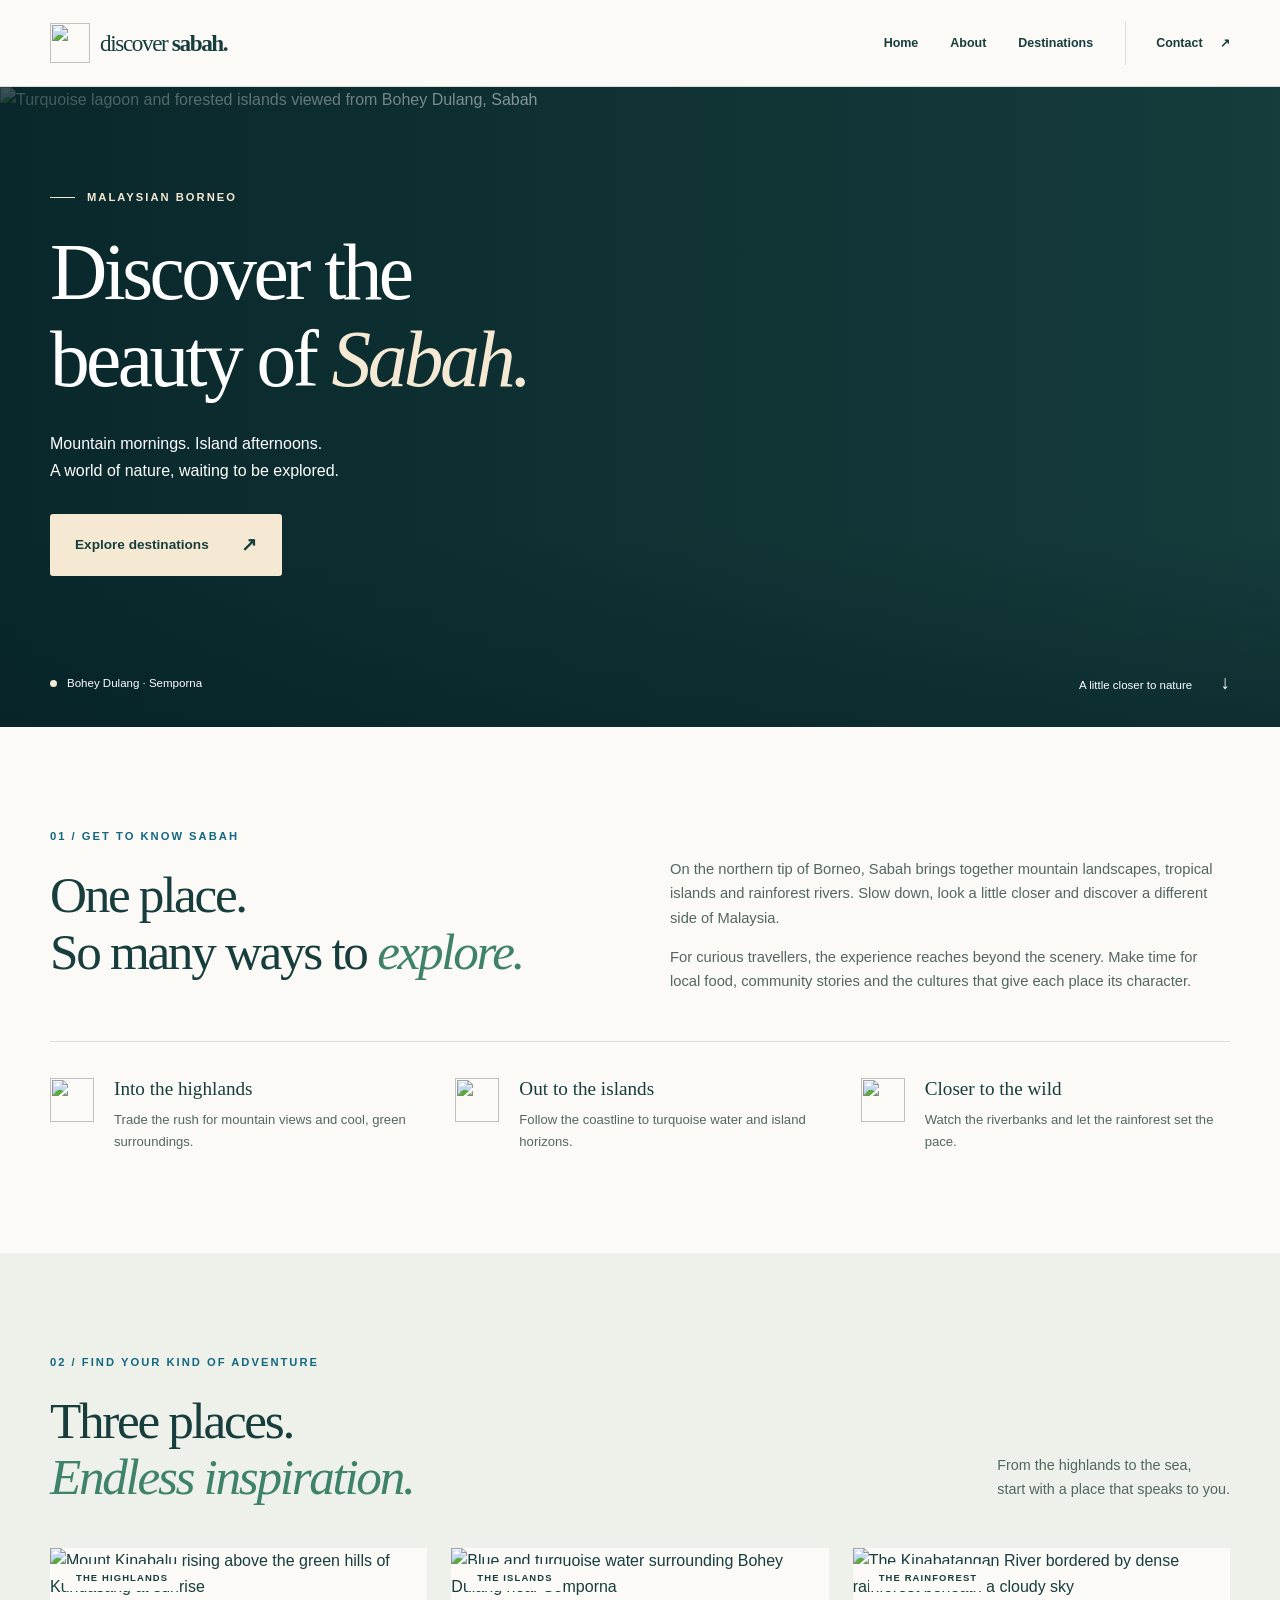
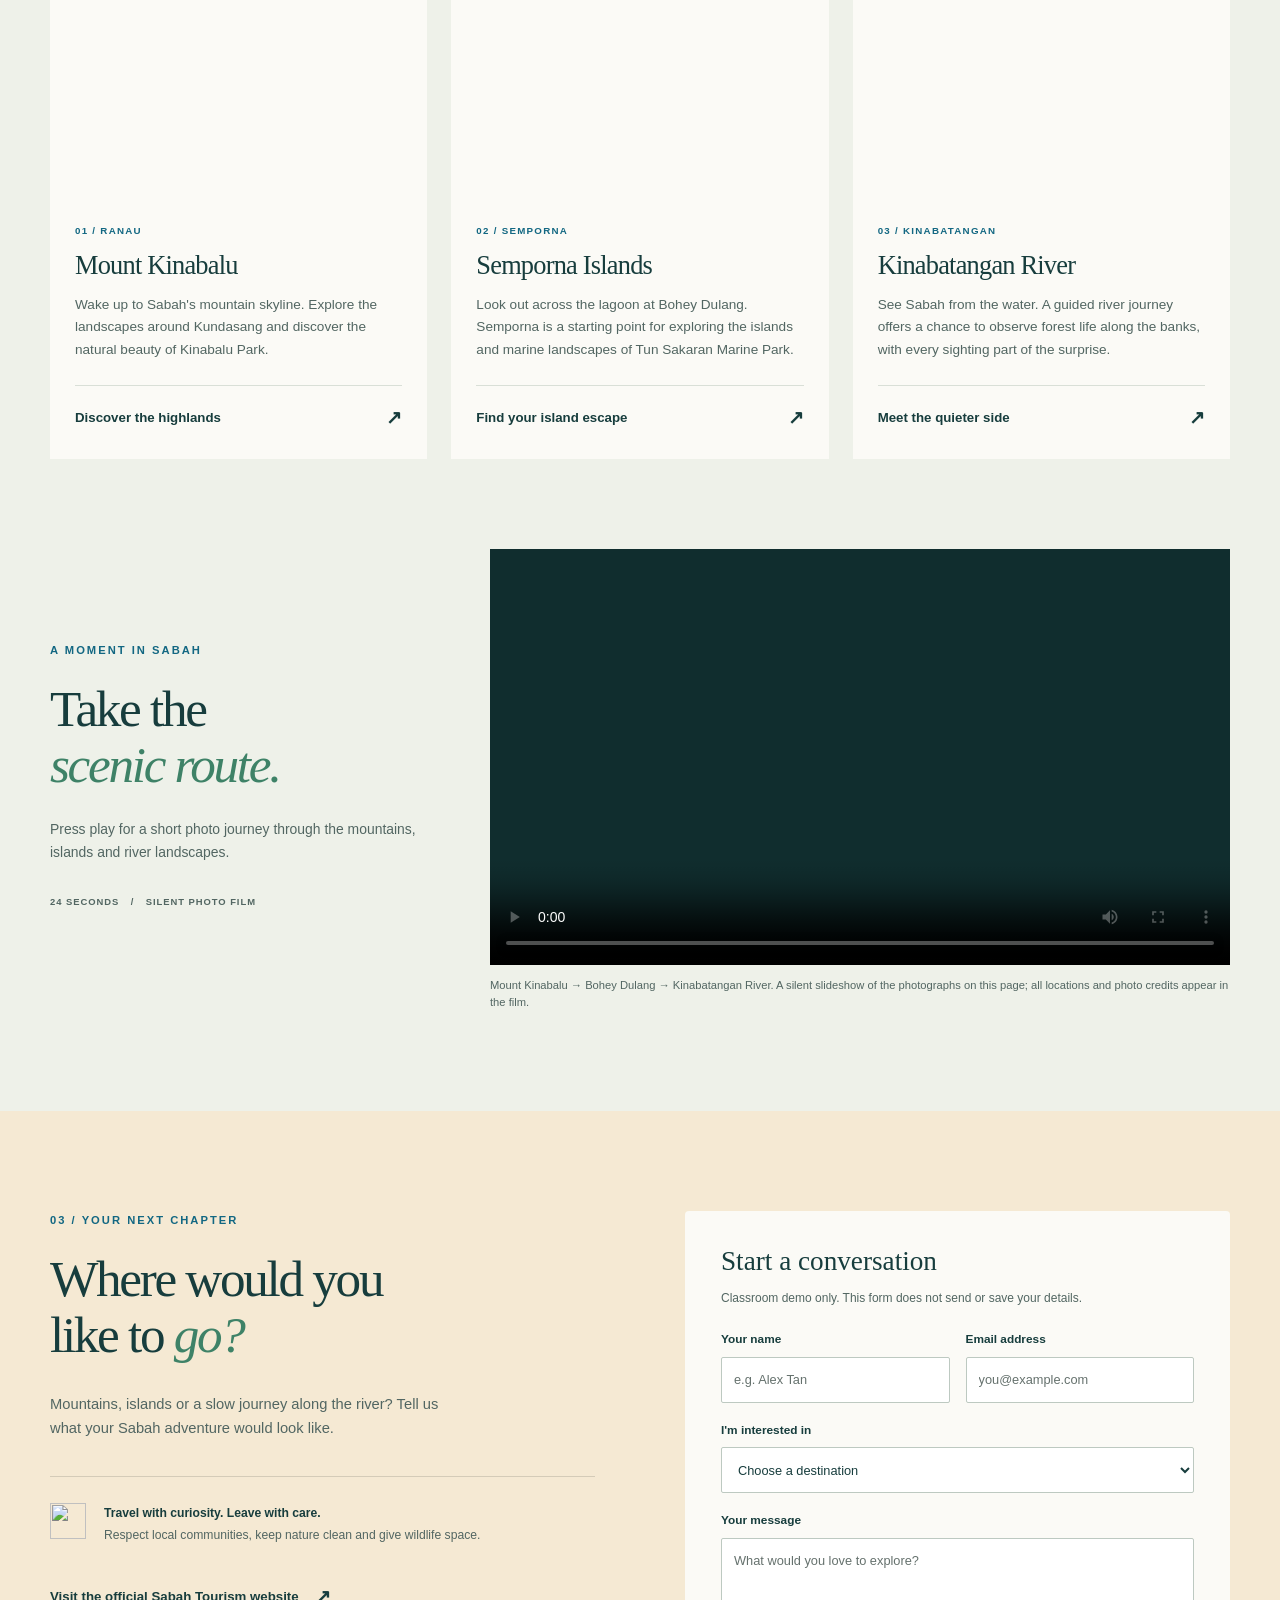
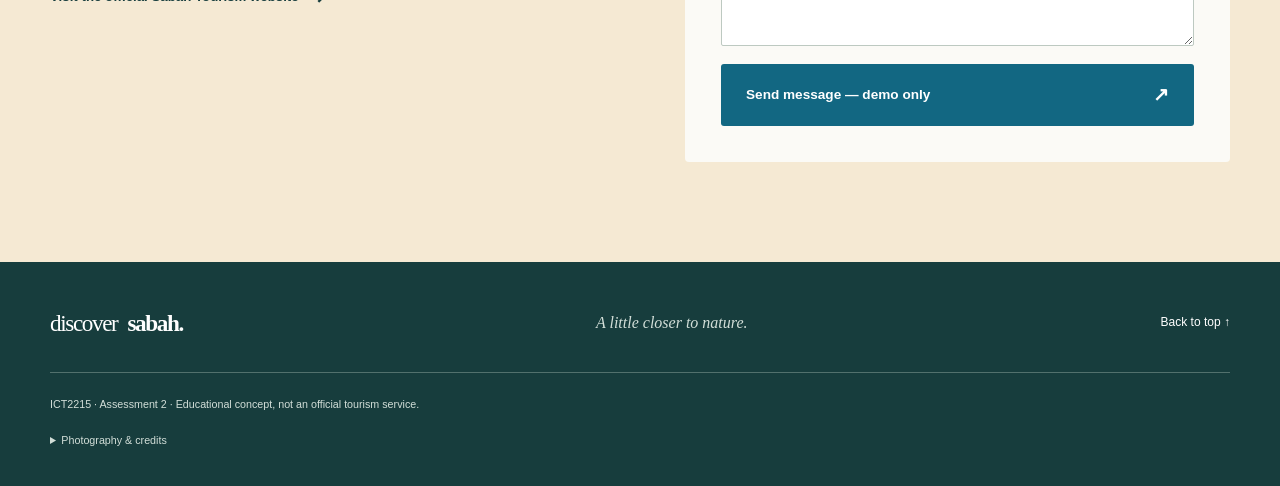
==== index.html @ a5dc037b "Upload Discover Sabah website and media" ====
<!DOCTYPE html><!-- 声明使用 HTML5，让浏览器按现代网页标准显示。 -->
<!-- 网页语言为英文，方便屏幕阅读器识别；中文代码注释不会显示在页面上。 -->
<html lang="en">
  <!-- 网页设置区域：编码、手机适配、搜索摘要、标签标题和样式文件。 -->
  <head>
    <!-- 使用 UTF-8 编码，确保英文、中文注释和特殊符号正确保存。 -->
    <meta charset="UTF-8">
    <!-- 手机适配：按设备实际宽度显示页面，初始缩放比例为 1。 -->
    <meta name="viewport" content="width=device-width, initial-scale=1.0">
    <!-- 【修改搜索摘要】content 是网页简介，可被搜索引擎读取。 -->
    <meta name="description" content="Discover Sabah, Malaysian Borneo: mountain mornings, island adventures and rainforest rivers.">
    <!-- 【修改标签页标题】浏览器标签上显示的文字在这里修改。 -->
    <title>Discover Sabah | A little closer to nature</title>
    <!-- 浏览器标签页的小图标，使用本地山峰 SVG 文件。 -->
    <link rel="icon" href="assets/icons/mountain.svg" type="image/svg+xml">
    <!-- 加载同文件夹中的 style.css，页面配色和布局都在该文件修改。 -->
    <link rel="stylesheet" href="style.css">
  </head>
  <!-- 所有可见网页内容从这里开始。 -->
  <body>
    <!-- 键盘辅助导航：按 Tab 可显示此链接，点击后跳到正文 main。 -->
    <a class="skip-link" href="#main">Skip to content</a>
    <!-- 顶部品牌和导航区域；吸顶、背景颜色在 CSS 的 .site-header 中设置。 -->
    <header class="site-header">
      <!-- 共用宽度容器；Flex 布局让品牌与导航在桌面上左右排列。 -->
      <div class="container header-inner">
        <!-- 【修改品牌】修改链接中的品牌文字；href="#home" 表示点击返回首页区域。 -->
        <a class="brand" href="#home" aria-label="Discover Sabah home">
          <!-- 装饰图标：alt="" 避免屏幕阅读器重复朗读；src 是图标文件，width 和 height 是显示尺寸。 -->
          <img src="assets/icons/mountain.svg" alt="" width="40" height="40">
          <span>discover <strong>sabah.</strong></span>
        </a>
        <!-- 主导航：href 中的 #名称 必须与目标 section 的 id 完全一致；可在这里增添导航链接。 -->
        <nav aria-label="Main navigation">
          <!-- 页内链接：点击后跳到 id="home" 的区域；可直接修改显示文字。 -->
          <a href="#home">Home</a>
          <!-- 页内链接：点击后跳到 id="about" 的区域；可直接修改显示文字。 -->
          <a href="#about">About</a>
          <!-- 页内链接：点击后跳到 id="destinations" 的区域；可直接修改显示文字。 -->
          <a href="#destinations">Destinations</a>
          <!-- 页内链接：点击后跳到 id="contact" 的区域；可直接修改显示文字。 -->
          <a href="#contact">Contact <span aria-hidden="true">↗</span></a>
        </nav>
      </div>
    </header>
    <!-- 网页正文；id="main" 是跳过导航链接的目标。 -->
    <main id="main">
      <!-- Home 首页大图区域；id="home" 与导航 #home 对应，aria-labelledby 关联主标题。 -->
      <section class="hero" id="home" aria-labelledby="home-title">
        <!-- 【修改首页图片】替换 src 的相对路径，同时修改 alt 图片描述和宽高；图片存放在 assets/images。 -->
        <img class="hero-image" src="assets/images/semporna.jpg" alt="Turquoise lagoon and forested islands viewed from Bohey Dulang, Sabah" width="1920" height="1273" fetchpriority="high">
        <!-- 首页图片上方的渐变遮罩；深浅在 CSS 的 .hero-shade 中调整，让白色文字更清楚。 -->
        <div class="hero-shade"></div>
        <!-- 首页文字容器；上下内边距控制主标题与按钮的位置。 -->
        <div class="container hero-content">
          <!-- 首页主标题上方的小标签；可修改 MALAYSIAN BORNEO 文字。 -->
          <p class="eyebrow light"><span class="small-line"></span> MALAYSIAN BORNEO</p>
          <!-- 【修改网站主标题】网页只有一个 h1；br 控制换行，em 表示重点强调并使用斜体颜色样式。 -->
          <h1 id="home-title">Discover the<br>beauty of <em>Sabah.</em></h1>
          <!-- 【修改首页介绍】修改段落中的英文；br 表示手动换行。 -->
          <p class="hero-description">Mountain mornings. Island afternoons.<br>A world of nature, waiting to be explored.</p>
          <!-- 首页主要按钮；点击跳转到景点区域，沙色背景由 .button-sand 设置。 -->
          <a class="button button-sand" href="#destinations">Explore destinations <span aria-hidden="true">↗</span></a>
        </div>
        <!-- 首页底部的照片地点说明和向下浏览链接。 -->
        <div class="container hero-bottom">
          <!-- 文字段落：可在标签之间修改内容；颜色、字号和间距在 CSS 中设置。 -->
          <p><span class="location-dot" aria-hidden="true"></span> Bohey Dulang · Semporna</p>
          <!-- 页内链接：点击后跳到 id="about" 的区域；可直接修改显示文字。 -->
          <a href="#about">A little closer to nature <span aria-hidden="true">↓</span></a>
        </div>
      </section>
      <!-- About 关于沙巴区域；导航 #about 跳转到这里。 -->
      <section class="section about" id="about" aria-labelledby="about-title">
        <div class="container">
          <!-- 关于区域标题和正文的排列容器；桌面分为左右两部分，手机上下排列。 -->
          <div class="section-heading about-heading">
            <div>
              <!-- 文字段落：可在标签之间修改内容；颜色、字号和间距在 CSS 中设置。 -->
              <p class="eyebrow">01 / GET TO KNOW SABAH</p>
              <!-- 【修改区域标题】二级标题；有 id 时可被 aria-labelledby 引用，为对应区域命名。 -->
              <h2 id="about-title">One place.<br>So many ways to <em>explore.</em></h2>
            </div>
            <!-- 【修改关于内容】以下两段介绍沙巴的位置、景观和文化，可在这里修改文字。 -->
            <div class="about-copy">
              <!-- 文字段落：可在标签之间修改内容；颜色、字号和间距在 CSS 中设置。 -->
              <p>On the northern tip of Borneo, Sabah brings together mountain landscapes, tropical islands and rainforest rivers. Slow down, look a little closer and discover a different side of Malaysia.</p>
              <!-- 文字段落：可在标签之间修改内容；颜色、字号和间距在 CSS 中设置。 -->
              <p>For curious travellers, the experience reaches beyond the scenery. Make time for local food, community stories and the cultures that give each place its character.</p>
            </div>
          </div>
          <!-- 三种旅游体验的网格；桌面三列、手机一列，列数在 CSS 中调整。 -->
          <div class="experience-grid">
            <!-- 一组旅游体验：装饰图标、三级标题和简短描述。 -->
            <article class="experience"><!-- 装饰图标：alt="" 避免屏幕阅读器重复朗读；src 是图标文件，width 和 height 是显示尺寸。 -->
              <img src="assets/icons/mountain.svg" alt="" width="44" height="44">
              <div>
                <!-- 【修改小标题】三级标题，用于体验项目、景点名称或表单标题。 -->
                <h3>Into the highlands</h3>
                <!-- 文字段落：可在标签之间修改内容；颜色、字号和间距在 CSS 中设置。 -->
                <p>Trade the rush for mountain views and cool, green surroundings.</p>
              </div>
            </article>
            <!-- 一组旅游体验：装饰图标、三级标题和简短描述。 -->
            <article class="experience"><!-- 装饰图标：alt="" 避免屏幕阅读器重复朗读；src 是图标文件，width 和 height 是显示尺寸。 -->
              <img src="assets/icons/waves.svg" alt="" width="44" height="44">
              <div>
                <!-- 【修改小标题】三级标题，用于体验项目、景点名称或表单标题。 -->
                <h3>Out to the islands</h3>
                <!-- 文字段落：可在标签之间修改内容；颜色、字号和间距在 CSS 中设置。 -->
                <p>Follow the coastline to turquoise water and island horizons.</p>
              </div>
            </article>
            <!-- 一组旅游体验：装饰图标、三级标题和简短描述。 -->
            <article class="experience"><!-- 装饰图标：alt="" 避免屏幕阅读器重复朗读；src 是图标文件，width 和 height 是显示尺寸。 -->
              <img src="assets/icons/leaf.svg" alt="" width="44" height="44">
              <div>
                <!-- 【修改小标题】三级标题，用于体验项目、景点名称或表单标题。 -->
                <h3>Closer to the wild</h3>
                <!-- 文字段落：可在标签之间修改内容；颜色、字号和间距在 CSS 中设置。 -->
                <p>Watch the riverbanks and let the rainforest set the pace.</p>
              </div>
            </article>
          </div>
        </div>
      </section>
      <!-- Destinations 景点区域，对应作业的 Products / Services；导航 #destinations 跳转到这里。 -->
      <section class="section destinations" id="destinations" aria-labelledby="destinations-title">
        <div class="container">
          <!-- 景点区域的标题和导语；修改 h2 或右侧段落即可更换介绍。 -->
          <div class="section-heading destination-heading">
            <div>
              <!-- 文字段落：可在标签之间修改内容；颜色、字号和间距在 CSS 中设置。 -->
              <p class="eyebrow">02 / FIND YOUR KIND OF ADVENTURE</p>
              <!-- 【修改区域标题】二级标题；有 id 时可被 aria-labelledby 引用，为对应区域命名。 -->
              <h2 id="destinations-title">Three places.<br><em>Endless inspiration.</em></h2>
            </div>
            <!-- 文字段落：可在标签之间修改内容；颜色、字号和间距在 CSS 中设置。 -->
            <p>From the highlands to the sea,<br>start with a place that speaks to you.</p>
          </div>
          <!-- 三张景点卡片的网格容器；在这里复制完整 article 可增加一张景点卡片。 -->
          <div class="destination-grid">
            <!-- 景点卡片开始：包含照片、地点类别、标题、说明和官方资料链接。 -->
            <article class="destination-card">
              <!-- 卡片照片容器；CSS 将类别标签定位到照片左上方。 -->
              <div class="card-image"><!-- 【修改景点图片】修改 src 文件路径及 alt 描述；width/height 提供原始比例，loading="lazy" 延后加载未进入视野的图片。 -->
                <img src="assets/images/kinabalu.jpg" alt="Mount Kinabalu rising above the green hills of Kundasang at sunrise" width="1920" height="768" loading="lazy"><!-- 照片左上方的类别标签，例如高地、海岛或雨林。 -->
                <span class="image-tag">THE HIGHLANDS</span></div>
              <!-- 卡片文字区域；Flex 纵向布局让底部资料链接对齐。 -->
              <div class="card-body">
                <!-- 景点编号和地区名称，可直接修改段落文字。 -->
                <p class="card-number">01 / RANAU</p>
                <!-- 【修改小标题】三级标题，用于体验项目、景点名称或表单标题。 -->
                <h3>Mount Kinabalu</h3>
                <!-- 文字段落：可在标签之间修改内容；颜色、字号和间距在 CSS 中设置。 -->
                <p>Wake up to Sabah's mountain skyline. Explore the landscapes around Kundasang and discover the natural beauty of Kinabalu Park.</p>
                <!-- 官方旅游资料外链；target="_blank" 在新标签页打开，rel 用于隔离新页面并不发送来源页信息。 -->
                <a class="text-link" href="https://sabahtourism.com/destination/kinabalu-park/" target="_blank" rel="noopener noreferrer">Discover the highlands <span aria-hidden="true">↗</span><!-- 只供屏幕阅读器读取的提示，视觉隐藏样式在 CSS 的 .sr-only 中定义。 -->
                  <span class="sr-only"> (official guide, opens a new tab)</span></a></div>
            </article>
            <!-- 景点卡片开始：包含照片、地点类别、标题、说明和官方资料链接。 -->
            <article class="destination-card">
              <!-- 卡片照片容器；CSS 将类别标签定位到照片左上方。 -->
              <div class="card-image"><!-- 【修改景点图片】修改 src 文件路径及 alt 描述；width/height 提供原始比例，loading="lazy" 延后加载未进入视野的图片。 -->
                <img src="assets/images/semporna.jpg" alt="Blue and turquoise water surrounding Bohey Dulang near Semporna" width="1920" height="1273" loading="lazy"><!-- 照片左上方的类别标签，例如高地、海岛或雨林。 -->
                <span class="image-tag">THE ISLANDS</span></div>
              <!-- 卡片文字区域；Flex 纵向布局让底部资料链接对齐。 -->
              <div class="card-body">
                <!-- 景点编号和地区名称，可直接修改段落文字。 -->
                <p class="card-number">02 / SEMPORNA</p>
                <!-- 【修改小标题】三级标题，用于体验项目、景点名称或表单标题。 -->
                <h3>Semporna Islands</h3>
                <!-- 文字段落：可在标签之间修改内容；颜色、字号和间距在 CSS 中设置。 -->
                <p>Look out across the lagoon at Bohey Dulang. Semporna is a starting point for exploring the islands and marine landscapes of Tun Sakaran Marine Park.</p>
                <!-- 官方旅游资料外链；target="_blank" 在新标签页打开，rel 用于隔离新页面并不发送来源页信息。 -->
                <a class="text-link" href="https://sabahtourism.com/destination/tun-sakaran-marine-park/" target="_blank" rel="noopener noreferrer">Find your island escape <span aria-hidden="true">↗</span><!-- 只供屏幕阅读器读取的提示，视觉隐藏样式在 CSS 的 .sr-only 中定义。 -->
                  <span class="sr-only"> (official guide, opens a new tab)</span></a></div>
            </article>
            <!-- 景点卡片开始：包含照片、地点类别、标题、说明和官方资料链接。 -->
            <article class="destination-card">
              <!-- 卡片照片容器；CSS 将类别标签定位到照片左上方。 -->
              <div class="card-image"><!-- 【修改景点图片】修改 src 文件路径及 alt 描述；width/height 提供原始比例，loading="lazy" 延后加载未进入视野的图片。 -->
                <img src="assets/images/kinabatangan.jpg" alt="The Kinabatangan River bordered by dense rainforest beneath a cloudy sky" width="1920" height="1080" loading="lazy"><!-- 照片左上方的类别标签，例如高地、海岛或雨林。 -->
                <span class="image-tag">THE RAINFOREST</span></div>
              <!-- 卡片文字区域；Flex 纵向布局让底部资料链接对齐。 -->
              <div class="card-body">
                <!-- 景点编号和地区名称，可直接修改段落文字。 -->
                <p class="card-number">03 / KINABATANGAN</p>
                <!-- 【修改小标题】三级标题，用于体验项目、景点名称或表单标题。 -->
                <h3>Kinabatangan River</h3>
                <!-- 文字段落：可在标签之间修改内容；颜色、字号和间距在 CSS 中设置。 -->
                <p>See Sabah from the water. A guided river journey offers a chance to observe forest life along the banks, with every sighting part of the surprise.</p>
                <!-- 官方旅游资料外链；target="_blank" 在新标签页打开，rel 用于隔离新页面并不发送来源页信息。 -->
                <a class="text-link" href="https://sabahtourism.com/destination/kinabatangan-river/" target="_blank" rel="noopener noreferrer">Meet the quieter side <span aria-hidden="true">↗</span><!-- 只供屏幕阅读器读取的提示，视觉隐藏样式在 CSS 的 .sr-only 中定义。 -->
                  <span class="sr-only"> (official guide, opens a new tab)</span></a></div>
            </article>
          </div>
          <!-- 照片短片区域，属于 Destinations；桌面左侧介绍、右侧视频，手机上下排列。 -->
          <div class="film-layout">
            <!-- 视频介绍文字：小标签、标题、播放说明与时长。 -->
            <div class="film-copy">
              <!-- 文字段落：可在标签之间修改内容；颜色、字号和间距在 CSS 中设置。 -->
              <p class="eyebrow">A MOMENT IN SABAH</p>
              <!-- 【修改区域标题】二级标题；有 id 时可被 aria-labelledby 引用，为对应区域命名。 -->
              <h2>Take the<br><em>scenic route.</em></h2>
              <!-- 文字段落：可在标签之间修改内容；颜色、字号和间距在 CSS 中设置。 -->
              <p>Press play for a short photo journey through the mountains, islands and river landscapes.</p>
              <!-- 短片时长和类型说明；更换视频后应同步更新这里。 -->
              <p class="film-meta">24 SECONDS <span aria-hidden="true">/</span> SILENT PHOTO FILM</p>
            </div>
            <!-- 视频与图注的语义分组；figure 用于将媒体和说明联系起来。 -->
            <figure class="film">
              <!-- 【修改视频】controls 显示播放控件；preload="metadata" 预载元信息；playsinline 支持页内播放；poster 是播放前封面。 -->
              <video controls preload="metadata" playsinline poster="assets/images/kinabalu.jpg" aria-label="Discover Sabah: a 24-second silent photo film" aria-describedby="film-caption">
                <!-- 本地视频文件路径和格式；替换视频时修改 src，并让 type 与实际格式一致。 -->
                <source src="assets/video/discover-sabah.webm" type="video/webm">
                Your browser does not support this video. <!-- 浏览器不支持视频时提供的备用下载链接。 -->
                <a href="assets/video/discover-sabah.webm">Download the photo film</a>.
              </video>
              <!-- 视频下方的文字说明；id 与 video 的 aria-describedby 对应。 -->
              <figcaption id="film-caption">Mount Kinabalu → Bohey Dulang → Kinabatangan River. A silent slideshow of the photographs on this page; all locations and photo credits appear in the film.</figcaption>
            </figure>
          </div>
        </div>
      </section>
      <!-- Contact 联系区域；导航 #contact 跳转到这里。 -->
      <section class="section contact" id="contact" aria-labelledby="contact-title">
        <!-- 联系区域的两列网格：左侧介绍、右侧表单，手机自动改为一列。 -->
        <div class="container contact-grid">
          <!-- 【修改联系文案】此容器内可修改联系标题、邀请语和旅游提示。 -->
          <div class="contact-copy">
            <!-- 文字段落：可在标签之间修改内容；颜色、字号和间距在 CSS 中设置。 -->
            <p class="eyebrow">03 / YOUR NEXT CHAPTER</p>
            <!-- 【修改区域标题】二级标题；有 id 时可被 aria-labelledby 引用，为对应区域命名。 -->
            <h2 id="contact-title">Where would you<br>like to <em>go?</em></h2>
            <!-- 文字段落：可在标签之间修改内容；颜色、字号和间距在 CSS 中设置。 -->
            <p>Mountains, islands or a slow journey along the river? Tell us what your Sabah adventure would look like.</p>
            <!-- 指南针图标与负责任旅游提示成组展示。 -->
            <div class="contact-note"><!-- 装饰图标：alt="" 避免屏幕阅读器重复朗读；src 是图标文件，width 和 height 是显示尺寸。 -->
              <img src="assets/icons/compass.svg" alt="" width="36" height="36">
              <!-- 文字段落：可在标签之间修改内容；颜色、字号和间距在 CSS 中设置。 -->
              <p><strong>Travel with curiosity. Leave with care.</strong><br>Respect local communities, keep nature clean and give wildlife space.</p>
            </div>
            <!-- 官方旅游资料外链；target="_blank" 在新标签页打开，rel 用于隔离新页面并不发送来源页信息。 -->
            <a class="text-link" href="https://sabahtourism.com/" target="_blank" rel="noopener noreferrer">Visit the official Sabah Tourism website <span aria-hidden="true">↗</span><!-- 只供屏幕阅读器读取的提示，视觉隐藏样式在 CSS 的 .sr-only 中定义。 -->
              <span class="sr-only"> (opens a new tab)</span></a></div>
          <!-- 展示用联系表单：aria-describedby 关联演示说明；当前不具备发送或保存功能。 -->
          <form class="contact-form" aria-describedby="form-note">
            <!-- 【修改小标题】三级标题，用于体验项目、景点名称或表单标题。 -->
            <h3>Start a conversation</h3>
            <!-- 文字段落：可在标签之间修改内容；颜色、字号和间距在 CSS 中设置。 -->
            <p id="form-note">Classroom demo only. This form does not send or save your details.</p>
            <!-- 姓名和邮箱的排列容器；桌面并排，较窄屏幕改为上下排列。 -->
            <div class="form-row">
              <div><!-- 表单标签：for 必须与对应输入控件的 id 一致，点击标签可定位到控件。 -->
                <label for="name">Your name</label><!-- 输入框：type 决定文字或邮箱类型；name 为字段名称，autocomplete 提示自动填充，placeholder 是输入前示例。 -->
                <input id="name" name="name" type="text" autocomplete="name" placeholder="e.g. Alex Tan"></div>
              <div><!-- 表单标签：for 必须与对应输入控件的 id 一致，点击标签可定位到控件。 -->
                <label for="email">Email address</label><!-- 输入框：type 决定文字或邮箱类型；name 为字段名称，autocomplete 提示自动填充，placeholder 是输入前示例。 -->
                <input id="email" name="email" type="email" autocomplete="email" placeholder="you@example.com"></div>
            </div>
            <!-- 表单标签：for 必须与对应输入控件的 id 一致，点击标签可定位到控件。 -->
            <label for="interest">I'm interested in</label><!-- 兴趣下拉菜单；可修改或新增内部的 option 选项。 -->
            <select id="interest" name="interest"><option value="">Choose a destination</option>Mount Kinabalu</option><option>Semporna Islands</option><option>Kinabatangan River</option><option>A little of everything</option></select>
          <!-- 表单标签：for 必须与对应输入控件的 id 一致，点击标签可定位到控件。 -->
          <label for="message">Your message</label><!-- 多行留言输入框；rows 控制初始行数，placeholder 是提示文字。 -->
          <textarea id="message" name="message" rows="4" placeholder="What would you love to explore?"></textarea>
          <!-- 展示用发送按钮：type="button" 不提交表单，disabled 禁用点击；不发送或保存输入资料。 -->
          <button class="button button-ocean" type="button" disabled aria-describedby="form-note">Send message — demo only <span aria-hidden="true">↗</span></button>
        </form>
      </div>
    </section>
  </main>
  <!-- 页脚开始：品牌、返回顶部、课程信息以及图片作者和授权。 -->
  <footer class="site-footer">
    <!-- 页脚上排：品牌标语和返回首页链接。 -->
    <div class="container footer-top"><!-- 【修改品牌】修改链接中的品牌文字；href="#home" 表示点击返回首页区域。 -->
      <a class="brand" href="#home">discover <strong>sabah.</strong></a>
      <!-- 文字段落：可在标签之间修改内容；颜色、字号和间距在 CSS 中设置。 -->
      <p>A little closer to nature.</p>
      <!-- 页内链接：点击后跳到 id="home" 的区域；可直接修改显示文字。 -->
      <a href="#home">Back to top ↑</a></div>
    <!-- 页脚下排：课程项目说明和可展开的素材署名。 -->
    <div class="container footer-bottom">
      <!-- 文字段落：可在标签之间修改内容；颜色、字号和间距在 CSS 中设置。 -->
      <p>ICT2215 · Assessment 2 · Educational concept, not an official tourism service.</p>
      <!-- 图片来源折叠面板；details 和 summary 可直接展开收起，无需 JavaScript。 -->
      <details class="credits">
        <!-- 折叠面板的可点击标题，点击展开或收起后面的素材署名。 -->
        <summary>Photography &amp; credits</summary>
        <div>
          <!-- 文字段落：可在标签之间修改内容；颜色、字号和间距在 CSS 中设置。 -->
          <p><!-- 照片原始来源链接；更换图片时同步更新作者、来源和授权。 -->
            <a href="https://commons.wikimedia.org/wiki/File:Kinabalu_Sabah_Borneo_Kampong_Kundasang_panorama_1.jpg">Kinabalu panorama</a> by kallerna — <!-- 素材授权协议链接；分享项目时请保留对应授权信息。 -->
            <a href="https://creativecommons.org/licenses/by-sa/4.0/">CC BY-SA 4.0</a>.</p>
          <!-- 文字段落：可在标签之间修改内容；颜色、字号和间距在 CSS 中设置。 -->
          <p><!-- 照片原始来源链接；更换图片时同步更新作者、来源和授权。 -->
            <a href="https://commons.wikimedia.org/wiki/File:Bohey_Dulang_from_Above_(17287121525).jpg">Bohey Dulang from Above</a> by Amri HMS — <!-- 素材授权协议链接；分享项目时请保留对应授权信息。 -->
            <a href="https://creativecommons.org/licenses/by/2.0/">CC BY 2.0</a>.</p>
          <!-- 文字段落：可在标签之间修改内容；颜色、字号和间距在 CSS 中设置。 -->
          <p><!-- 照片原始来源链接；更换图片时同步更新作者、来源和授权。 -->
            <a href="https://commons.wikimedia.org/wiki/File:Kinabatangan_River_(14177400033).jpg">Kinabatangan River</a> by Mike Prince — <!-- 素材授权协议链接；分享项目时请保留对应授权信息。 -->
            <a href="https://creativecommons.org/licenses/by/2.0/">CC BY 2.0</a>.</p>
          <!-- 文字段落：可在标签之间修改内容；颜色、字号和间距在 CSS 中设置。 -->
          <p>Photographs resized and cropped for layout; the photo film adds titles and motion and is shared under <!-- 素材授权协议链接；分享项目时请保留对应授权信息。 -->
            <a href="https://creativecommons.org/licenses/by-sa/4.0/">CC BY-SA 4.0</a>. Icons are original SVG line drawings. Destination references: linked Sabah Tourism Board guides.</p>
        </div>
      </details>
    </div>
  </footer>
</body>
</html>
---- style.css ----
/* Discover Sabah｜ICT2215 Assignment 2 中文功能标注版
   注释不会显示在网页中。先看各选择器上方的中文，再修改对应属性。
   常用修改：颜色看 :root；首页看 .hero；景点看 .destination-grid；手机看 @media。
   .名称选 class，#名称选 id；px 为像素，rem 相对根字号，vw 相对视口宽度。 */

/* 【统一配色与字体】全站共享变量；修改颜色值可让引用它的样式一起更新。SVG 图标描边需在各自 SVG 文件中修改。 */
:root {
  --ocean: #126782; /* 海蓝色：链接、标签与按钮 */
  --forest: #3e8267; /* 森林绿：标题强调文字 */
  --sand: #f5e9d3; /* 沙色：联系区背景和首页按钮 */
  --paper: #fbfaf6; /* 暖白色：页面与卡片背景 */
  --white: #ffffff; /* 白色备用变量，当前规则也有直接使用 white 的写法 */
  --ink: #173d3d; /* 深绿色：正文与页脚背景 */
  --muted: #526662; /* 次要文字颜色 */
  --line: #d9dfd7; /* 细分隔线颜色 */
  --heading-font: Georgia, 'Times New Roman', serif; /* 标题字体；前一种不可用时依次使用后面的字体 */
  --body-font: Arial, Helvetica, sans-serif; /* 正文和导航字体；使用本机常见字体 */
}

/* 所有元素采用 border-box：宽高包含内边距和边框，便于控制布局。 */
* {
  box-sizing: border-box;
}

/* 平滑页内跳转，并为顶部导航预留空间，避免目标标题被遮挡。 */
html {
  scroll-behavior: smooth;
  scroll-padding-top: 104px;
}

/* 全站默认文字颜色、背景、字体、字号和行高；margin: 0 去掉浏览器默认外边距。 */
body {
  margin: 0;
  color: var(--ink);
  background: var(--paper);
  font-family: var(--body-font);
  font-size: 16px;
  line-height: 1.65;
}

/* 媒体以块级显示，最大宽度不超过容器，避免撑出屏幕。 */
img, video {
  display: block;
  max-width: 100%;
}

/* 链接继承所在区域的文字颜色，并让下划线稍微远离文字。 */
a {
  color: inherit;
  text-underline-offset: 5px;
}

/* 表单控件继承网页字体，保持视觉统一。 */
button, input, select, textarea {
  font: inherit;
}

/* 去掉触屏点击时的默认高亮底色。 */
button, a, input, select, textarea, summary {
  -webkit-tap-highlight-color: transparent;
}

/* 键盘导航时显示明显的焦点边框，便于判断当前选择的元素。 */
:focus-visible {
  outline: 3px solid #b75b1d;
  outline-offset: 5px;
}

/* 去掉这些元素默认的顶部外边距，由具体布局统一安排间距。 */
h1, h2, h3, p, figure {
  margin-top: 0;
}

/* 统一标题行高，使多行标题更紧凑。 */
h1, h2, h3 {
  line-height: 1.1;
}

/* 一、二级标题使用 Georgia 衬线字体和稍紧的字距。 */
h1, h2 {
  font-family: var(--heading-font);
  font-weight: 400;
  letter-spacing: -0.045em;
}

/* 【修改区域标题字号】clamp 让字号随屏幕变化，并限制最小值与最大值。 */
h2 {
  font-size: clamp(2.3rem, 4vw, 3.5rem);
  margin-bottom: 0;
}

/* 区域标题中的强调文字使用森林绿。 */
h2 em {
  color: var(--forest);
  font-weight: 400;
}

/* 三级标题采用常规字重。 */
h3 {
  font-weight: 400;
}

/* 共用内容容器：桌面最大宽度 1180px，两侧留白并水平居中。 */
.container {
  width: min(1180px, calc(100% - 96px));
  margin-inline: auto;
}

/* 【修改区域上下间距】给主要区域设置上下内边距。 */
.section {
  padding: 100px 0;
}

/* 区域上方小标签的颜色、字号、字重和字距。 */
.eyebrow {
  color: var(--ocean);
  font-size: 0.7rem;
  font-weight: 700;
  letter-spacing: 0.18em;
  margin-bottom: 22px;
}

/* 共用按钮外观：排列文字与箭头，设置高度、留白、圆角和字体。 */
.button {
  display: inline-flex;
  align-items: center;
  justify-content: space-between;
  gap: 32px;
  min-height: 54px;
  padding: 15px 25px;
  text-decoration: none;
  border: 0;
  border-radius: 3px;
  font-size: 0.85rem;
  font-weight: 700;
}

/* 按钮内部箭头的字号。 */
.button span {
  font-size: 1.2rem;
}

/* 【修改首页按钮颜色】沙色背景搭配深色文字。 */
.button-sand {
  background: var(--sand);
  color: var(--ink);
}

/* 鼠标悬停首页按钮时，背景变成白色。 */
.button-sand:hover {
  background: white;
}

/* 【修改联系按钮颜色】海蓝背景搭配白色文字。 */
.button-ocean {
  background: var(--ocean);
  color: white;
}

/* 文字链接的排列样式，文字和箭头之间留出间隔。 */
.text-link {
  display: inline-flex;
  justify-content: space-between;
  align-items: center;
  gap: 16px;
  font-size: 0.83rem;
  font-weight: 700;
  text-decoration: none;
}

/* 鼠标悬停文字链接时显示下划线。 */
.text-link:hover {
  text-decoration: underline;
}

/* 放大文字链接内的装饰箭头。 */
.text-link span[aria-hidden] {
  font-size: 1.2rem;
}

/* 将跳到正文链接放在屏幕上方，默认不显示。 */
.skip-link {
  position: fixed;
  top: -100px;
  left: 16px;
  background: white;
  padding: 10px 20px;
  z-index: 20;
}

/* 键盘聚焦时把跳到正文链接移到可见位置。 */
.skip-link:focus {
  top: 12px;
}

/* 视觉隐藏但保留屏幕阅读器可读内容，用于补充新标签页等提示。 */
.sr-only {
  position: absolute;
  width: 1px;
  height: 1px;
  padding: 0;
  margin: -1px;
  overflow: hidden;
  clip-path: inset(50%);
  white-space: nowrap;
  border: 0;
}

/* 吸顶导航栏：top: 0 固定在滚动容器顶部，z-index 控制覆盖层级。 */
.site-header {
  position: sticky;
  top: 0;
  z-index: 10;
  background: var(--paper);
  border-bottom: 1px solid var(--line);
}

/* 桌面品牌与导航左右排列；手机规则会改为上下排列。 */
.header-inner {
  display: flex;
  align-items: center;
  justify-content: space-between;
  min-height: 86px;
  gap: 30px;
}

/* 品牌文字和山峰图标并排显示，设置品牌字体与间隔。 */
.brand {
  display: inline-flex;
  align-items: center;
  gap: 10px;
  font-family: var(--heading-font);
  font-size: 1.45rem;
  letter-spacing: -0.06em;
  text-decoration: none;
  white-space: nowrap;
}

/* 品牌中 sabah 字样加粗。 */
.brand strong {
  font-weight: 700;
}

/* 主导航横向排列，gap 控制导航项间隔。 */
nav {
  display: flex;
  align-items: center;
  gap: 32px;
}

/* 导航项字号、内边距与默认无下划线外观。 */
nav a {
  display: inline-block;
  padding: 12px 0;
  text-decoration: none;
  font-size: 0.78rem;
  font-weight: 700;
}

/* 导航项悬停时改为海蓝并显示下划线。 */
nav a:hover {
  color: var(--ocean);
  text-decoration: underline;
}

/* 最后一个导航项左侧显示分隔线。 */
nav a:last-child {
  border-left: 1px solid var(--line);
  padding-left: 30px;
}

/* 联系导航项中文字与箭头的间距。 */
nav a span {
  margin-left: 14px;
}

/* 首页主视觉容器：设置最小高度、垂直居中与独立层叠环境。 */
.hero {
  position: relative;
  min-height: 640px;
  display: flex;
  flex-direction: column;
  justify-content: center;
  color: white;
  background: var(--ink);
  isolation: isolate;
}

/* 首页照片与遮罩铺满整个主视觉，并放在文字下方。 */
.hero-image, .hero-shade {
  position: absolute;
  inset: 0;
  width: 100%;
  height: 100%;
  z-index: -1;
}

/* 照片等比例填满区域；object-position 调整裁切中心。 */
.hero-image {
  object-fit: cover;
  object-position: center 48%;
}

/* 【修改首页遮罩】两层渐变叠加，让左侧标题和底部说明清晰可读；rgba 最后一个数控制不透明度。 */
.hero-shade {
  background: linear-gradient(90deg, rgba(5,34,38,.78) 0%, rgba(5,34,38,.38) 54%, rgba(5,34,38,.06) 100%), linear-gradient(0deg, rgba(5,34,38,.5), transparent 30%);
}

/* 【调整首页文字位置】通过上下内边距给标题和按钮留出空间。 */
.hero-content {
  padding-top: 65px;
  padding-bottom: 115px;
}

/* 浅色小标签及其短横线并排排列。 */
.light {
  color: var(--sand);
  display: flex;
  align-items: center;
  gap: 12px;
}

/* 小标签旁的装饰短横线，颜色继承当前文字颜色。 */
.small-line {
  width: 25px;
  height: 1px;
  background: currentColor;
}

/* 【修改首页主标题字号】clamp 控制响应式字号，max-width 限制标题宽度。 */
h1 {
  font-size: clamp(3.5rem, 6.2vw, 5.4rem);
  margin-bottom: 26px;
  max-width: 800px;
}

/* 首页主标题中 Sabah 的强调颜色和字重。 */
h1 em {
  color: var(--sand);
  font-weight: 400;
}

/* 首页简介的字号、行高及下方按钮间距。 */
.hero-description {
  font-size: 1rem;
  line-height: 1.7;
  margin-bottom: 30px;
}

/* 将地点说明与向下浏览链接放在首页底部，桌面左右排列。 */
.hero-bottom {
  position: absolute;
  bottom: 28px;
  left: 0;
  right: 0;
  display: flex;
  justify-content: space-between;
  align-items: center;
  gap: 15px;
  font-size: 0.72rem;
}

/* 地点说明与装饰圆点并排，清除段落默认外边距。 */
.hero-bottom p {
  margin: 0;
  display: flex;
  align-items: center;
  gap: 10px;
}

/* 首页底部链接不显示下划线。 */
.hero-bottom a {
  text-decoration: none;
}

/* 向下箭头与文字的距离和字号。 */
.hero-bottom a span {
  margin-left: 25px;
  font-size: 1.2rem;
}

/* 地点旁的沙色圆点，border-radius: 50% 生成圆形。 */
.location-dot {
  width: 7px;
  height: 7px;
  border-radius: 50%;
  background: var(--sand);
}

/* 区域标题与导语横向分布，并在底部对齐。 */
.section-heading {
  display: flex;
  justify-content: space-between;
  align-items: end;
  gap: 60px;
}

/* 关于区域改为顶部对齐，便于两侧内容从相同高度开始。 */
.about-heading {
  align-items: start;
}

/* 关于区域两栏均分可用空间；min-width: 0 允许内容收缩。 */
.about-heading > div {
  flex: 1;
  min-width: 0;
}

/* 关于正文的顶部间距、颜色和字号。 */
.about-copy {
  padding-top: 30px;
  color: var(--muted);
  font-size: 0.92rem;
}

/* 去掉关于区域最后一段的底部外边距。 */
.about-copy p:last-child {
  margin-bottom: 0;
}

/* 三种体验的三列网格，上方细线分隔标题和体验列表。 */
.experience-grid {
  display: grid;
  grid-template-columns: repeat(3, 1fr);
  gap: 36px;
  margin-top: 48px;
  padding-top: 36px;
  border-top: 1px solid var(--line);
}

/* 每组体验的图标与说明并排排列。 */
.experience {
  display: flex;
  align-items: start;
  gap: 20px;
}

/* 图标占用固定 44px 宽度，不随文字挤压。 */
.experience img {
  flex: 0 0 44px;
}

/* 体验小标题采用 Georgia，并设置字号和下方间距。 */
.experience h3 {
  font-family: var(--heading-font);
  font-size: 1.2rem;
  margin-bottom: 10px;
}

/* 体验描述使用较小字号与次要文字颜色。 */
.experience p {
  color: var(--muted);
  font-size: 0.82rem;
  margin-bottom: 0;
}

/* 【修改景点区域背景】使用浅灰绿色区分上下区域。 */
.destinations {
  background: #eef1e9;
}

/* 景点标题与卡片网格之间的距离。 */
.destination-heading {
  margin-bottom: 42px;
}

/* 景点区域右侧导语的字号、颜色与底部间距。 */
.destination-heading > p {
  color: var(--muted);
  font-size: 0.9rem;
  margin-bottom: 4px;
}

/* 【修改景点列数】桌面三列等宽，minmax(0, 1fr) 避免内容撑宽；gap 是卡片间距。 */
.destination-grid {
  display: grid;
  grid-template-columns: repeat(3, minmax(0, 1fr));
  gap: 24px;
}

/* 卡片为浅色背景，内部采用纵向 Flex 布局。 */
.destination-card {
  background: var(--paper);
  display: flex;
  flex-direction: column;
}

/* 作为图片类别标签绝对定位的参照容器。 */
.card-image {
  position: relative;
}

/* 【修改卡片图片高度】固定高度并等比例裁切，避免图片拉伸。 */
.card-image img {
  width: 100%;
  height: 250px;
  object-fit: cover;
}

/* 将景点类别标签放在照片左上角，并设置背景、字号与留白。 */
.image-tag {
  position: absolute;
  top: 16px;
  left: 16px;
  padding: 6px 10px;
  background: var(--paper);
  font-size: 0.59rem;
  letter-spacing: 0.12em;
  font-weight: 700;
}

/* 卡片文字内边距及纵向排版；flex: 1 填满卡片剩余高度。 */
.card-body {
  padding: 25px;
  display: flex;
  flex-direction: column;
  flex: 1;
}

/* 景点编号与地区名称的小字样式。 */
.card-number {
  color: var(--ocean);
  font-size: 0.61rem;
  letter-spacing: 0.13em;
  font-weight: 700;
  margin-bottom: 12px;
}

/* 【修改景点名称字号】Georgia 字体及标题下方留白。 */
.card-body h3 {
  font-family: var(--heading-font);
  font-size: 1.65rem;
  letter-spacing: -0.03em;
  margin-bottom: 14px;
}

/* 卡片正文样式；not 排除编号，避免覆盖它的独立样式。 */
.card-body > p:not(.card-number) {
  font-size: 0.85rem;
  color: var(--muted);
  margin-bottom: 24px;
}

/* margin-top: auto 将资料链接推向卡片底部，并加上分隔线。 */
.card-body .text-link {
  margin-top: auto;
  padding-top: 16px;
  border-top: 1px solid var(--line);
}

/* 视频介绍和播放器分为宽度约 1:2 的两列，垂直居中。 */
.film-layout {
  display: grid;
  grid-template-columns: 0.75fr 1.5fr;
  gap: 70px;
  align-items: center;
  padding-top: 90px;
}

/* 视频标题与说明文字之间的间距。 */
.film-copy h2 {
  margin-bottom: 24px;
}

/* 视频正文样式，小标签保留自己的字号和颜色。 */
.film-copy > p:not(.eyebrow) {
  color: var(--muted);
  font-size: 0.87rem;
}

/* 时长与短片类型的小字样式；important 覆盖上面正文规则的字号。 */
.film-copy .film-meta {
  margin-top: 30px;
  font-size: 0.59rem !important;
  letter-spacing: 0.1em;
  font-weight: 700;
}

/* 时长与短片类型之间分隔符的水平间距。 */
.film-meta span {
  margin-inline: 8px;
}

/* 去掉 figure 默认外边距，允许视频容器收缩。 */
.film {
  margin: 0;
  min-width: 0;
}

/* 播放器占满容器宽度，保持 16:9 比例，未加载时显示深色背景。 */
video {
  width: 100%;
  aspect-ratio: 16/9;
  object-fit: cover;
  background: #102d2e;
}

/* 视频下方说明文字的颜色、字号、间距和行高。 */
figcaption {
  color: var(--muted);
  font-size: 0.7rem;
  padding-top: 12px;
  line-height: 1.5;
}

/* 【修改联系区域背景】使用沙色背景。 */
.contact {
  background: var(--sand);
}

/* 联系区域两列等宽，左侧文案和右侧表单顶部对齐。 */
.contact-grid {
  display: grid;
  grid-template-columns: 1fr 1fr;
  gap: 90px;
  align-items: start;
}

/* 联系标题下方的间距。 */
.contact-copy h2 {
  margin-bottom: 28px;
}

/* 联系介绍文字颜色、字号和最大宽度。 */
.contact-copy > p:not(.eyebrow) {
  color: var(--muted);
  font-size: 0.92rem;
  max-width: 390px;
}

/* 负责任旅游提示的图标与文字布局，以及上方分隔线。 */
.contact-note {
  display: flex;
  gap: 18px;
  border-top: 1px solid #d4cbb8;
  margin-top: 36px;
  padding-top: 26px;
  margin-bottom: 22px;
}

/* 指南针图标固定占用 36px 宽度。 */
.contact-note img {
  flex: 0 0 36px;
}

/* 旅游提示使用紧凑小字和较宽松的行距。 */
.contact-note p {
  font-size: 0.76rem;
  line-height: 1.8;
  color: var(--muted);
}

/* 提示中的重点文字使用较深颜色。 */
.contact-note strong {
  color: var(--ink);
}

/* 【修改表单外观】浅色面板、内边距与轻微圆角。 */
.contact-form {
  background: var(--paper);
  padding: 36px;
  border-radius: 4px;
}

/* 表单标题字体、字号和间距。 */
.contact-form h3 {
  font-family: var(--heading-font);
  font-size: 1.7rem;
  margin-bottom: 12px;
}

/* 表单演示说明的小字样式；# 表示按唯一 id 选取元素。 */
#form-note {
  font-size: 0.75rem;
  color: var(--muted);
  margin-bottom: 22px;
}

/* 桌面姓名和邮箱并排两列。 */
.form-row {
  display: grid;
  grid-template-columns: 1fr 1fr;
  gap: 16px;
}

/* 允许字段所在列收缩，防止输入框撑出布局。 */
.form-row > div {
  min-width: 0;
}

/* 标签单独占一行，设置小号粗体及与输入框的距离。 */
label {
  display: block;
  font-size: 0.74rem;
  font-weight: 700;
  margin-bottom: 7px;
}

/* 所有表单输入控件共用的尺寸、边框、背景、字体和内外边距。 */
input, select, textarea {
  display: block;
  width: 100%;
  min-width: 0;
  padding: 11px 12px;
  border: 1px solid #bdc9c1;
  border-radius: 2px;
  background: white;
  color: var(--ink);
  margin-bottom: 18px;
  font-size: 0.8rem;
}

/* 单行输入框与下拉菜单的最小高度。 */
input, select {
  min-height: 46px;
}

/* 允许留言框只沿竖直方向拖动调整大小。 */
textarea {
  resize: vertical;
}

/* 输入前提示文字的颜色，确保提示可辨认。 */
input::placeholder, textarea::placeholder {
  color: #65716d;
  opacity: 1;
}

/* 联系按钮宽度占满表单容器。 */
.contact-form .button {
  width: 100%;
}

/* 禁用按钮保持清晰外观，鼠标显示不可操作状态。 */
.contact-form button:disabled {
  opacity: 1;
  cursor: not-allowed;
}

/* 页脚使用深色背景和白色文字，上下留白。 */
.site-footer {
  background: var(--ink);
  color: white;
  padding: 42px 0 30px;
}

/* 页脚品牌、标语和返回顶部链接横向分布。 */
.footer-top {
  display: flex;
  align-items: center;
  justify-content: space-between;
  gap: 24px;
  padding-bottom: 30px;
}

/* 页脚标语采用浅色、衬线斜体。 */
.footer-top p {
  margin: 0;
  color: #d2ded8;
  font-family: var(--heading-font);
  font-style: italic;
}

/* 返回顶部链接的小字号和无下划线样式。 */
.footer-top > a:last-child {
  font-size: 0.75rem;
  text-decoration: none;
}

/* 页脚下部的分隔线、课程说明和署名文字样式。 */
.footer-bottom {
  border-top: 1px solid #52716d;
  padding-top: 23px;
  font-size: 0.67rem;
  color: #d2ded8;
}

/* 课程说明与折叠面板之间的距离。 */
.footer-bottom > p {
  margin-bottom: 12px;
}

/* 素材署名标题显示手形指针，方便识别为可点击内容。 */
.credits summary {
  cursor: pointer;
  padding: 6px 0;
  width: fit-content;
}

/* 展开后的署名区域设置顶部间距和最大宽度。 */
.credits > div {
  padding-top: 15px;
  max-width: 900px;
}

/* 每条图片署名之间的间距。 */
.credits p {
  margin-bottom: 8px;
}

/* 屏幕宽度不超过 1000px 时启用：减小间距并调整表单排列。 */
@media (max-width: 1000px) {
  /* 【当前媒体条件下覆盖】调整 .container；以下属性覆盖前面的同名样式，未写出的属性继续沿用基础设置。 */
  .container {
    width: calc(100% - 56px);
  }

  /* 【当前媒体条件下覆盖】调整 nav；以下属性覆盖前面的同名样式，未写出的属性继续沿用基础设置。 */
  nav {
    gap: 22px;
  }

  /* 【当前媒体条件下覆盖】调整 .section；以下属性覆盖前面的同名样式，未写出的属性继续沿用基础设置。 */
  .section {
    padding: 75px 0;
  }

  /* 【当前媒体条件下覆盖】调整 .section-heading；以下属性覆盖前面的同名样式，未写出的属性继续沿用基础设置。 */
  .section-heading {
    gap: 35px;
  }

  /* 【当前媒体条件下覆盖】调整 .experience-grid；以下属性覆盖前面的同名样式，未写出的属性继续沿用基础设置。 */
  .experience-grid {
    gap: 22px;
  }

  /* 【当前媒体条件下覆盖】调整 .experience；以下属性覆盖前面的同名样式，未写出的属性继续沿用基础设置。 */
  .experience {
    flex-direction: column;
    gap: 12px;
  }

  /* 【当前媒体条件下覆盖】调整 .destination-grid；以下属性覆盖前面的同名样式，未写出的属性继续沿用基础设置。 */
  .destination-grid {
    gap: 16px;
  }

  /* 【当前媒体条件下覆盖】调整 .card-image img；以下属性覆盖前面的同名样式，未写出的属性继续沿用基础设置。 */
  .card-image img {
    height: 210px;
  }

  /* 【当前媒体条件下覆盖】调整 .card-body；以下属性覆盖前面的同名样式，未写出的属性继续沿用基础设置。 */
  .card-body {
    padding: 20px;
  }

  /* 【当前媒体条件下覆盖】调整 .film-layout；以下属性覆盖前面的同名样式，未写出的属性继续沿用基础设置。 */
  .film-layout {
    gap: 36px;
  }

  /* 【当前媒体条件下覆盖】调整 .contact-grid；以下属性覆盖前面的同名样式，未写出的属性继续沿用基础设置。 */
  .contact-grid {
    gap: 40px;
  }

  /* 【当前媒体条件下覆盖】调整 .contact-form；以下属性覆盖前面的同名样式，未写出的属性继续沿用基础设置。 */
  .contact-form {
    padding: 28px;
  }

  /* 【当前媒体条件下覆盖】调整 .form-row；以下属性覆盖前面的同名样式，未写出的属性继续沿用基础设置。 */
  .form-row {
    grid-template-columns: 1fr;
    gap: 0;
  }

}

/* 屏幕宽度不超过 700px 时启用：导航上下排列，卡片和联系区域改为单列。 */
@media (max-width: 700px) {
  /* 【当前媒体条件下覆盖】调整 html；以下属性覆盖前面的同名样式，未写出的属性继续沿用基础设置。 */
  html {
    scroll-padding-top: 125px;
  }

  /* 【当前媒体条件下覆盖】调整 .container；以下属性覆盖前面的同名样式，未写出的属性继续沿用基础设置。 */
  .container {
    width: calc(100% - 40px);
  }

  /* 【当前媒体条件下覆盖】调整 .header-inner；以下属性覆盖前面的同名样式，未写出的属性继续沿用基础设置。 */
  .header-inner {
    flex-direction: column;
    gap: 0;
    padding-top: 12px;
  }

  /* 【当前媒体条件下覆盖】调整 .brand；以下属性覆盖前面的同名样式，未写出的属性继续沿用基础设置。 */
  .brand {
    font-size: 1.3rem;
  }

  /* 【当前媒体条件下覆盖】调整 .brand img；以下属性覆盖前面的同名样式，未写出的属性继续沿用基础设置。 */
  .brand img {
    width: 32px;
    height: 32px;
  }

  /* 【当前媒体条件下覆盖】调整 nav；以下属性覆盖前面的同名样式，未写出的属性继续沿用基础设置。 */
  nav {
    width: 100%;
    justify-content: space-between;
    gap: 10px;
  }

  /* 【当前媒体条件下覆盖】调整 nav a；以下属性覆盖前面的同名样式，未写出的属性继续沿用基础设置。 */
  nav a {
    font-size: 0.72rem;
    padding: 13px 0;
  }

  /* 【当前媒体条件下覆盖】调整 nav a:last-child；以下属性覆盖前面的同名样式，未写出的属性继续沿用基础设置。 */
  nav a:last-child {
    border: 0;
    padding-left: 0;
  }

  /* 【当前媒体条件下覆盖】调整 nav a span；以下属性覆盖前面的同名样式，未写出的属性继续沿用基础设置。 */
  nav a span {
    margin-left: 4px;
  }

  /* 【当前媒体条件下覆盖】调整 .hero；以下属性覆盖前面的同名样式，未写出的属性继续沿用基础设置。 */
  .hero {
    min-height: 640px;
  }

  /* 【当前媒体条件下覆盖】调整 .hero-content；以下属性覆盖前面的同名样式，未写出的属性继续沿用基础设置。 */
  .hero-content {
    padding-top: 55px;
    padding-bottom: 125px;
  }

  /* 【当前媒体条件下覆盖】调整 h1；以下属性覆盖前面的同名样式，未写出的属性继续沿用基础设置。 */
  h1 {
    font-size: clamp(2.8rem, 11.5vw, 4.2rem);
  }

  /* 【当前媒体条件下覆盖】调整 .hero-image；以下属性覆盖前面的同名样式，未写出的属性继续沿用基础设置。 */
  .hero-image {
    object-position: 59% center;
  }

  /* 【当前媒体条件下覆盖】调整 .hero-shade；以下属性覆盖前面的同名样式，未写出的属性继续沿用基础设置。 */
  .hero-shade {
    background: linear-gradient(90deg, rgba(5,34,38,.79), rgba(5,34,38,.2)), linear-gradient(0deg, rgba(5,34,38,.55), transparent 35%);
  }

  /* 【当前媒体条件下覆盖】调整 .hero-bottom；以下属性覆盖前面的同名样式，未写出的属性继续沿用基础设置。 */
  .hero-bottom {
    flex-direction: column;
    align-items: start;
    gap: 9px;
    bottom: 23px;
  }

  /* 【当前媒体条件下覆盖】调整 .hero-bottom a span；以下属性覆盖前面的同名样式，未写出的属性继续沿用基础设置。 */
  .hero-bottom a span {
    margin-left: 15px;
  }

  /* 【当前媒体条件下覆盖】调整 .section；以下属性覆盖前面的同名样式，未写出的属性继续沿用基础设置。 */
  .section {
    padding: 62px 0;
  }

  /* 【当前媒体条件下覆盖】调整 .section-heading；以下属性覆盖前面的同名样式，未写出的属性继续沿用基础设置。 */
  .section-heading {
    display: block;
  }

  /* 【当前媒体条件下覆盖】调整 .about-copy；以下属性覆盖前面的同名样式，未写出的属性继续沿用基础设置。 */
  .about-copy {
    padding-top: 26px;
  }

  /* 【当前媒体条件下覆盖】调整 .experience-grid；以下属性覆盖前面的同名样式，未写出的属性继续沿用基础设置。 */
  .experience-grid {
    grid-template-columns: 1fr;
    margin-top: 32px;
    gap: 26px;
  }

  /* 【当前媒体条件下覆盖】调整 .experience；以下属性覆盖前面的同名样式，未写出的属性继续沿用基础设置。 */
  .experience {
    flex-direction: row;
    gap: 20px;
  }

  /* 【当前媒体条件下覆盖】调整 .destination-heading > p；以下属性覆盖前面的同名样式，未写出的属性继续沿用基础设置。 */
  .destination-heading > p {
    margin-top: 24px;
  }

  /* 【当前媒体条件下覆盖】调整 .destination-grid, .film-layout, .contact-grid；以下属性覆盖前面的同名样式，未写出的属性继续沿用基础设置。 */
  .destination-grid, .film-layout, .contact-grid {
    grid-template-columns: 1fr;
  }

  /* 【当前媒体条件下覆盖】调整 .destination-grid；以下属性覆盖前面的同名样式，未写出的属性继续沿用基础设置。 */
  .destination-grid {
    gap: 30px;
  }

  /* 【当前媒体条件下覆盖】调整 .card-image img；以下属性覆盖前面的同名样式，未写出的属性继续沿用基础设置。 */
  .card-image img {
    height: auto;
    aspect-ratio: 4/3;
  }

  /* 【当前媒体条件下覆盖】调整 .card-body；以下属性覆盖前面的同名样式，未写出的属性继续沿用基础设置。 */
  .card-body {
    padding: 26px;
  }

  /* 【当前媒体条件下覆盖】调整 .film-layout；以下属性覆盖前面的同名样式，未写出的属性继续沿用基础设置。 */
  .film-layout {
    padding-top: 60px;
    gap: 24px;
  }

  /* 【当前媒体条件下覆盖】调整 .film-copy .film-meta；以下属性覆盖前面的同名样式，未写出的属性继续沿用基础设置。 */
  .film-copy .film-meta {
    margin-top: 18px;
    margin-bottom: 0;
  }

  /* 【当前媒体条件下覆盖】调整 .contact-grid；以下属性覆盖前面的同名样式，未写出的属性继续沿用基础设置。 */
  .contact-grid {
    gap: 32px;
  }

  /* 【当前媒体条件下覆盖】调整 .contact-form；以下属性覆盖前面的同名样式，未写出的属性继续沿用基础设置。 */
  .contact-form {
    padding: 25px;
  }

  /* 【当前媒体条件下覆盖】调整 .footer-top；以下属性覆盖前面的同名样式，未写出的属性继续沿用基础设置。 */
  .footer-top {
    flex-wrap: wrap;
    gap: 15px;
  }

  /* 【当前媒体条件下覆盖】调整 .footer-top p；以下属性覆盖前面的同名样式，未写出的属性继续沿用基础设置。 */
  .footer-top p {
    order: 3;
    width: 100%;
    font-size: 0.85rem;
  }

}

/* 用户偏好减少动画时启用：取消平滑滚动。 */
@media (prefers-reduced-motion: reduce) {
  /* 【当前媒体条件下覆盖】调整 html；以下属性覆盖前面的同名样式，未写出的属性继续沿用基础设置。 */
  html {
    scroll-behavior: auto;
  }

}
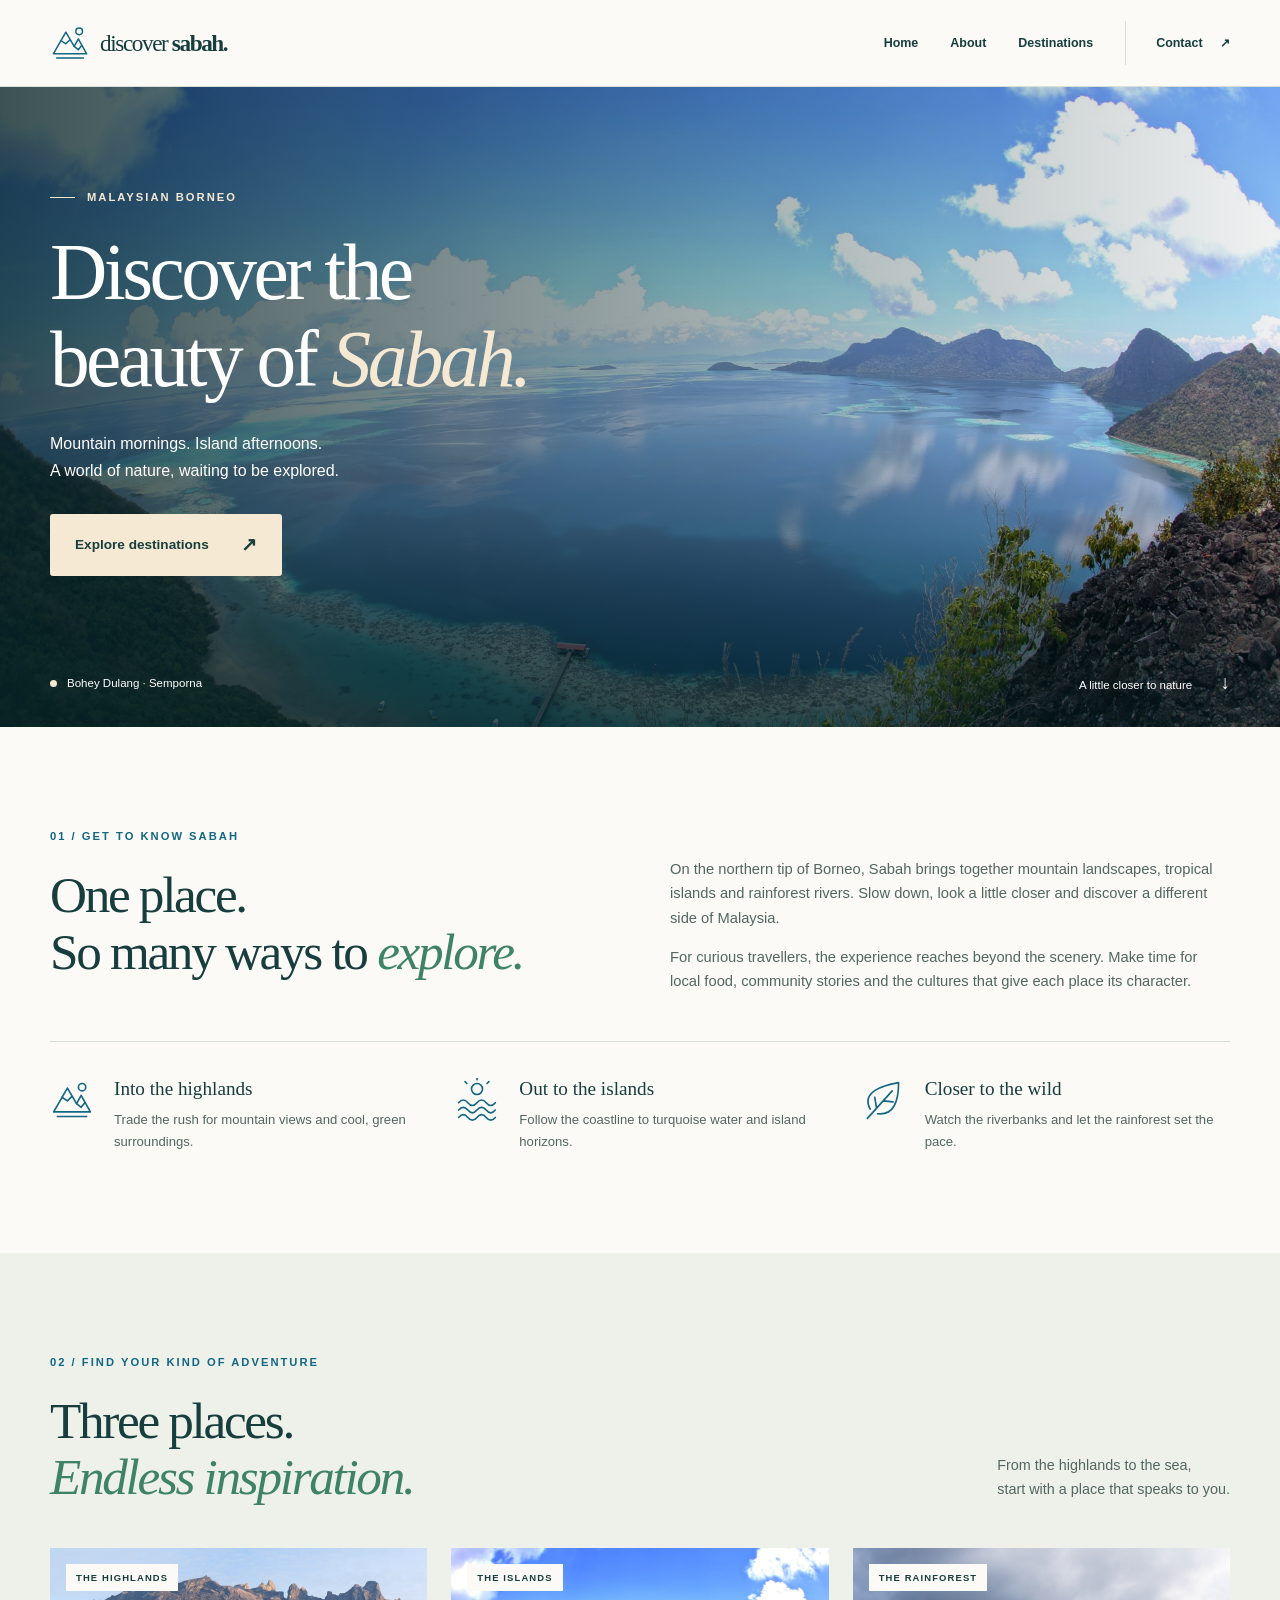
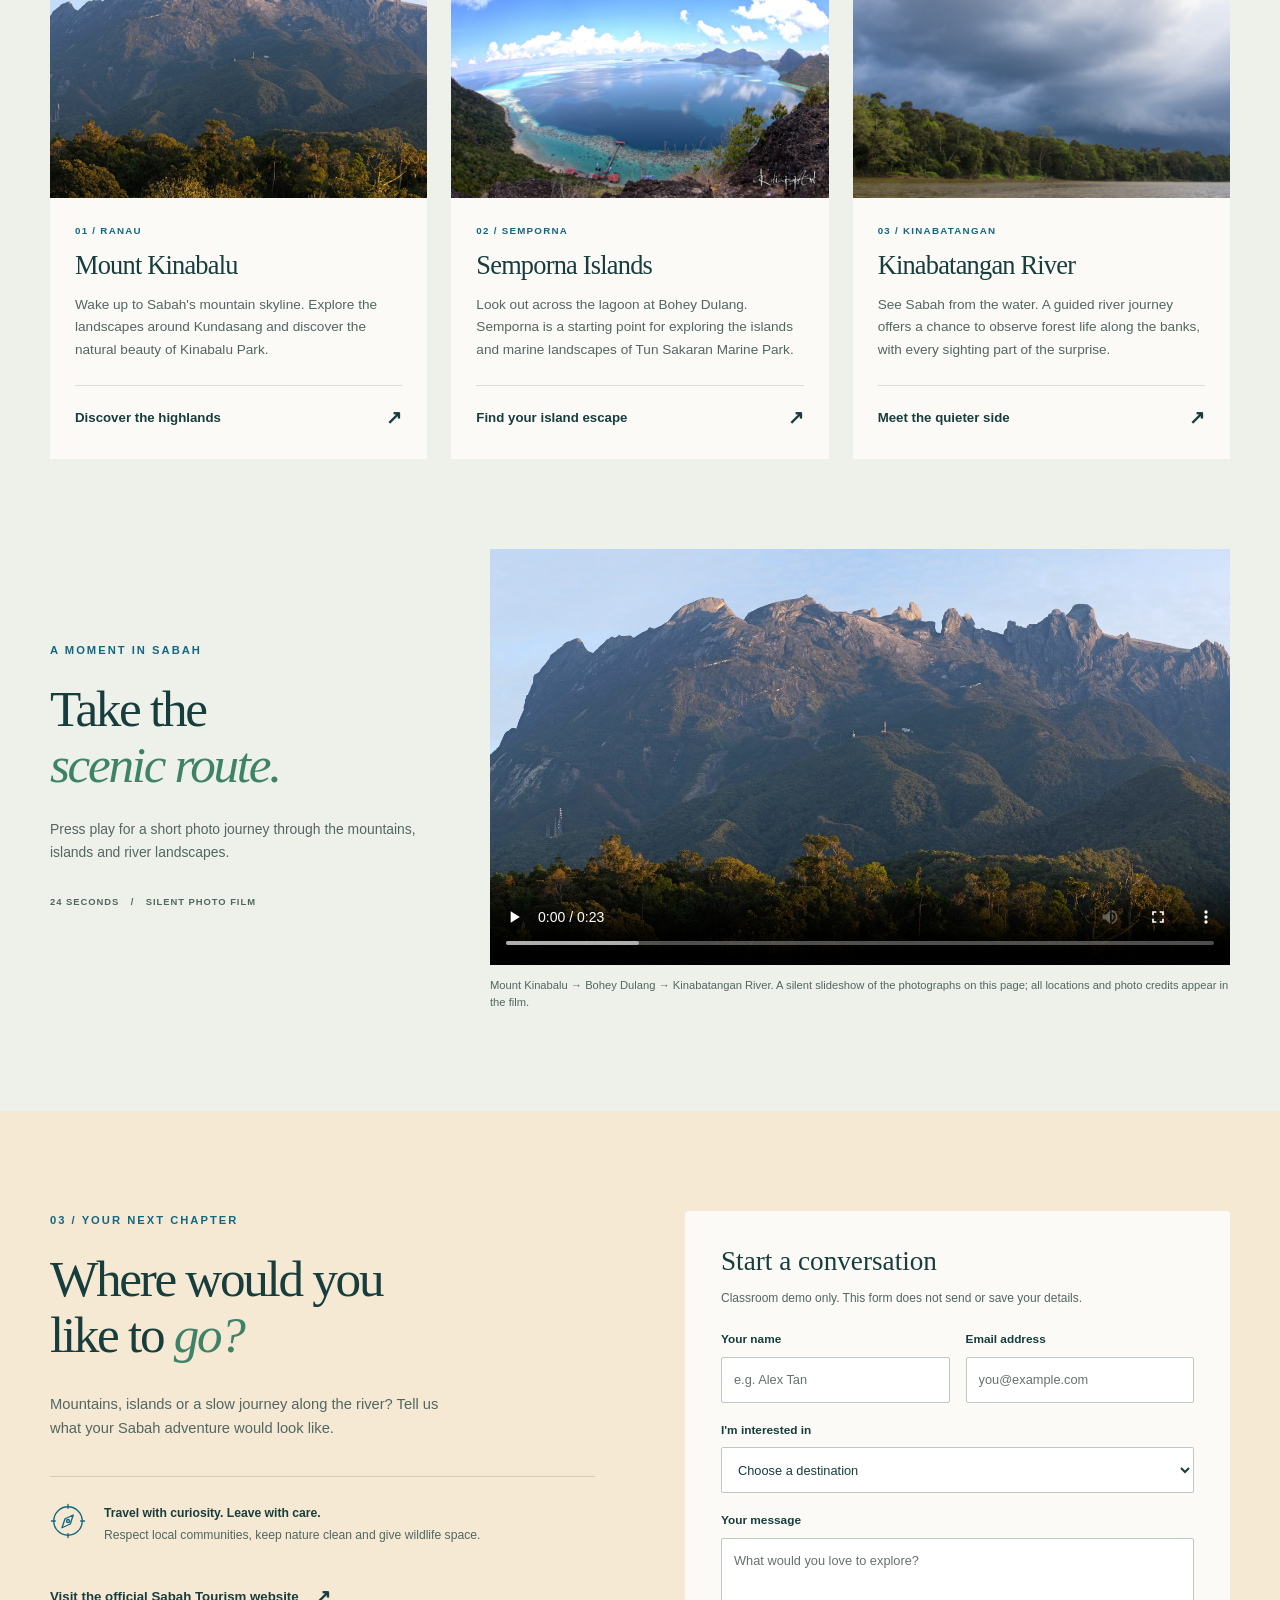
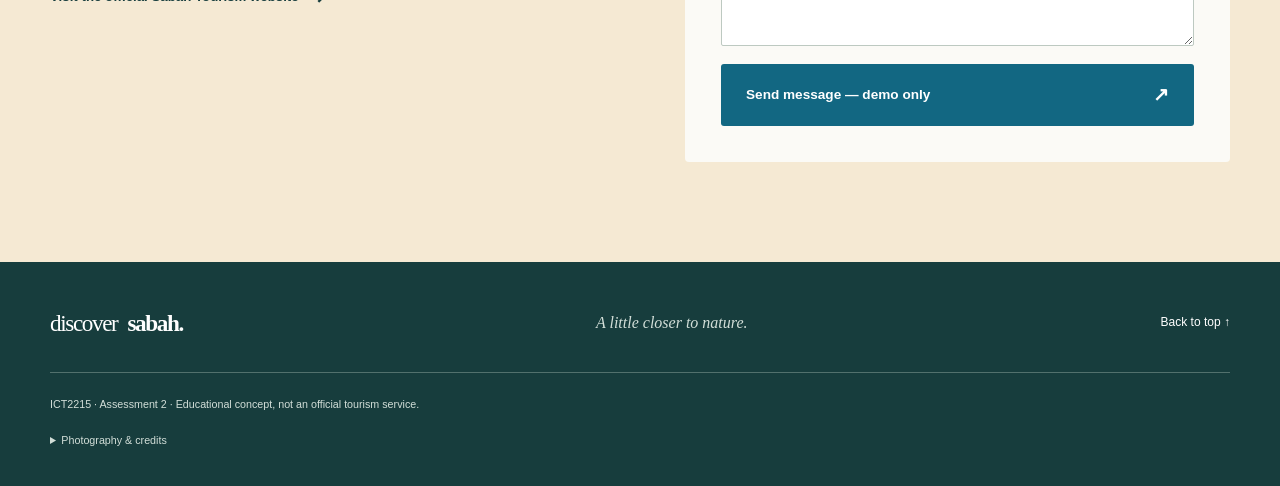
==== commit c9986097: "Publish Assignment 2 website" ====
--- a/index.html
+++ b/index.html
@@ -1,308 +1,308 @@
-<!DOCTYPE html><!-- 声明使用 HTML5，让浏览器按现代网页标准显示。 -->
-<!-- 网页语言为英文，方便屏幕阅读器识别；中文代码注释不会显示在页面上。 -->
+<!DOCTYPE html>
+
 <html lang="en">
-  <!-- 网页设置区域：编码、手机适配、搜索摘要、标签标题和样式文件。 -->
+
   <head>
-    <!-- 使用 UTF-8 编码，确保英文、中文注释和特殊符号正确保存。 -->
+
     <meta charset="UTF-8">
-    <!-- 手机适配：按设备实际宽度显示页面，初始缩放比例为 1。 -->
+
     <meta name="viewport" content="width=device-width, initial-scale=1.0">
-    <!-- 【修改搜索摘要】content 是网页简介，可被搜索引擎读取。 -->
+
     <meta name="description" content="Discover Sabah, Malaysian Borneo: mountain mornings, island adventures and rainforest rivers.">
-    <!-- 【修改标签页标题】浏览器标签上显示的文字在这里修改。 -->
-    <title>Discover Sabah | A little closer to nature</title>
-    <!-- 浏览器标签页的小图标，使用本地山峰 SVG 文件。 -->
+
+  <title>Discover Sabah | A little closer to nature</title>
+
     <link rel="icon" href="assets/icons/mountain.svg" type="image/svg+xml">
-    <!-- 加载同文件夹中的 style.css，页面配色和布局都在该文件修改。 -->
+
     <link rel="stylesheet" href="style.css">
   </head>
-  <!-- 所有可见网页内容从这里开始。 -->
-  <body>
-    <!-- 键盘辅助导航：按 Tab 可显示此链接，点击后跳到正文 main。 -->
+
+<body>
+
     <a class="skip-link" href="#main">Skip to content</a>
-    <!-- 顶部品牌和导航区域；吸顶、背景颜色在 CSS 的 .site-header 中设置。 -->
+
     <header class="site-header">
-      <!-- 共用宽度容器；Flex 布局让品牌与导航在桌面上左右排列。 -->
+
       <div class="container header-inner">
-        <!-- 【修改品牌】修改链接中的品牌文字；href="#home" 表示点击返回首页区域。 -->
+
         <a class="brand" href="#home" aria-label="Discover Sabah home">
-          <!-- 装饰图标：alt="" 避免屏幕阅读器重复朗读；src 是图标文件，width 和 height 是显示尺寸。 -->
+
           <img src="assets/icons/mountain.svg" alt="" width="40" height="40">
           <span>discover <strong>sabah.</strong></span>
         </a>
-        <!-- 主导航：href 中的 #名称 必须与目标 section 的 id 完全一致；可在这里增添导航链接。 -->
+
         <nav aria-label="Main navigation">
-          <!-- 页内链接：点击后跳到 id="home" 的区域；可直接修改显示文字。 -->
+
           <a href="#home">Home</a>
-          <!-- 页内链接：点击后跳到 id="about" 的区域；可直接修改显示文字。 -->
+
           <a href="#about">About</a>
-          <!-- 页内链接：点击后跳到 id="destinations" 的区域；可直接修改显示文字。 -->
+
           <a href="#destinations">Destinations</a>
-          <!-- 页内链接：点击后跳到 id="contact" 的区域；可直接修改显示文字。 -->
+
           <a href="#contact">Contact <span aria-hidden="true">↗</span></a>
         </nav>
       </div>
     </header>
-    <!-- 网页正文；id="main" 是跳过导航链接的目标。 -->
+
     <main id="main">
-      <!-- Home 首页大图区域；id="home" 与导航 #home 对应，aria-labelledby 关联主标题。 -->
+
       <section class="hero" id="home" aria-labelledby="home-title">
-        <!-- 【修改首页图片】替换 src 的相对路径，同时修改 alt 图片描述和宽高；图片存放在 assets/images。 -->
+
         <img class="hero-image" src="assets/images/semporna.jpg" alt="Turquoise lagoon and forested islands viewed from Bohey Dulang, Sabah" width="1920" height="1273" fetchpriority="high">
-        <!-- 首页图片上方的渐变遮罩；深浅在 CSS 的 .hero-shade 中调整，让白色文字更清楚。 -->
+
         <div class="hero-shade"></div>
-        <!-- 首页文字容器；上下内边距控制主标题与按钮的位置。 -->
+
         <div class="container hero-content">
-          <!-- 首页主标题上方的小标签；可修改 MALAYSIAN BORNEO 文字。 -->
-          <p class="eyebrow light"><span class="small-line"></span> MALAYSIAN BORNEO</p>
-          <!-- 【修改网站主标题】网页只有一个 h1；br 控制换行，em 表示重点强调并使用斜体颜色样式。 -->
-          <h1 id="home-title">Discover the<br>beauty of <em>Sabah.</em></h1>
-          <!-- 【修改首页介绍】修改段落中的英文；br 表示手动换行。 -->
-          <p class="hero-description">Mountain mornings. Island afternoons.<br>A world of nature, waiting to be explored.</p>
-          <!-- 首页主要按钮；点击跳转到景点区域，沙色背景由 .button-sand 设置。 -->
+
+        <p class="eyebrow light"><span class="small-line"></span> MALAYSIAN BORNEO</p>
+
+        <h1 id="home-title">Discover the<br>beauty of <em>Sabah.</em></h1>
+
+        <p class="hero-description">Mountain mornings. Island afternoons.<br>A world of nature, waiting to be explored.</p>
+
           <a class="button button-sand" href="#destinations">Explore destinations <span aria-hidden="true">↗</span></a>
         </div>
-        <!-- 首页底部的照片地点说明和向下浏览链接。 -->
+
         <div class="container hero-bottom">
-          <!-- 文字段落：可在标签之间修改内容；颜色、字号和间距在 CSS 中设置。 -->
-          <p><span class="location-dot" aria-hidden="true"></span> Bohey Dulang · Semporna</p>
-          <!-- 页内链接：点击后跳到 id="about" 的区域；可直接修改显示文字。 -->
+
+        <p><span class="location-dot" aria-hidden="true"></span> Bohey Dulang · Semporna</p>
+
           <a href="#about">A little closer to nature <span aria-hidden="true">↓</span></a>
         </div>
       </section>
-      <!-- About 关于沙巴区域；导航 #about 跳转到这里。 -->
+
       <section class="section about" id="about" aria-labelledby="about-title">
         <div class="container">
-          <!-- 关于区域标题和正文的排列容器；桌面分为左右两部分，手机上下排列。 -->
+
           <div class="section-heading about-heading">
             <div>
-              <!-- 文字段落：可在标签之间修改内容；颜色、字号和间距在 CSS 中设置。 -->
-              <p class="eyebrow">01 / GET TO KNOW SABAH</p>
-              <!-- 【修改区域标题】二级标题；有 id 时可被 aria-labelledby 引用，为对应区域命名。 -->
-              <h2 id="about-title">One place.<br>So many ways to <em>explore.</em></h2>
-            </div>
-            <!-- 【修改关于内容】以下两段介绍沙巴的位置、景观和文化，可在这里修改文字。 -->
-            <div class="about-copy">
-              <!-- 文字段落：可在标签之间修改内容；颜色、字号和间距在 CSS 中设置。 -->
+
+          <p class="eyebrow">01 / GET TO KNOW SABAH</p>
+
+          <h2 id="about-title">One place.<br>So many ways to <em>explore.</em></h2>
+            </div>
+
+          <div class="about-copy">
+
               <p>On the northern tip of Borneo, Sabah brings together mountain landscapes, tropical islands and rainforest rivers. Slow down, look a little closer and discover a different side of Malaysia.</p>
-              <!-- 文字段落：可在标签之间修改内容；颜色、字号和间距在 CSS 中设置。 -->
+
               <p>For curious travellers, the experience reaches beyond the scenery. Make time for local food, community stories and the cultures that give each place its character.</p>
             </div>
           </div>
-          <!-- 三种旅游体验的网格；桌面三列、手机一列，列数在 CSS 中调整。 -->
+
           <div class="experience-grid">
-            <!-- 一组旅游体验：装饰图标、三级标题和简短描述。 -->
-            <article class="experience"><!-- 装饰图标：alt="" 避免屏幕阅读器重复朗读；src 是图标文件，width 和 height 是显示尺寸。 -->
+
+            <article class="experience">
               <img src="assets/icons/mountain.svg" alt="" width="44" height="44">
               <div>
-                <!-- 【修改小标题】三级标题，用于体验项目、景点名称或表单标题。 -->
-                <h3>Into the highlands</h3>
-                <!-- 文字段落：可在标签之间修改内容；颜色、字号和间距在 CSS 中设置。 -->
+
+          <h3>Into the highlands</h3>
+
                 <p>Trade the rush for mountain views and cool, green surroundings.</p>
               </div>
             </article>
-            <!-- 一组旅游体验：装饰图标、三级标题和简短描述。 -->
-            <article class="experience"><!-- 装饰图标：alt="" 避免屏幕阅读器重复朗读；src 是图标文件，width 和 height 是显示尺寸。 -->
+
+            <article class="experience">
               <img src="assets/icons/waves.svg" alt="" width="44" height="44">
               <div>
-                <!-- 【修改小标题】三级标题，用于体验项目、景点名称或表单标题。 -->
-                <h3>Out to the islands</h3>
-                <!-- 文字段落：可在标签之间修改内容；颜色、字号和间距在 CSS 中设置。 -->
+
+          <h3>Out to the islands</h3>
+
                 <p>Follow the coastline to turquoise water and island horizons.</p>
               </div>
             </article>
-            <!-- 一组旅游体验：装饰图标、三级标题和简短描述。 -->
-            <article class="experience"><!-- 装饰图标：alt="" 避免屏幕阅读器重复朗读；src 是图标文件，width 和 height 是显示尺寸。 -->
+
+            <article class="experience">
               <img src="assets/icons/leaf.svg" alt="" width="44" height="44">
               <div>
-                <!-- 【修改小标题】三级标题，用于体验项目、景点名称或表单标题。 -->
-                <h3>Closer to the wild</h3>
-                <!-- 文字段落：可在标签之间修改内容；颜色、字号和间距在 CSS 中设置。 -->
+
+          <h3>Closer to the wild</h3>
+
                 <p>Watch the riverbanks and let the rainforest set the pace.</p>
               </div>
             </article>
           </div>
         </div>
       </section>
-      <!-- Destinations 景点区域，对应作业的 Products / Services；导航 #destinations 跳转到这里。 -->
+
       <section class="section destinations" id="destinations" aria-labelledby="destinations-title">
         <div class="container">
-          <!-- 景点区域的标题和导语；修改 h2 或右侧段落即可更换介绍。 -->
+
           <div class="section-heading destination-heading">
             <div>
-              <!-- 文字段落：可在标签之间修改内容；颜色、字号和间距在 CSS 中设置。 -->
-              <p class="eyebrow">02 / FIND YOUR KIND OF ADVENTURE</p>
-              <!-- 【修改区域标题】二级标题；有 id 时可被 aria-labelledby 引用，为对应区域命名。 -->
-              <h2 id="destinations-title">Three places.<br><em>Endless inspiration.</em></h2>
-            </div>
-            <!-- 文字段落：可在标签之间修改内容；颜色、字号和间距在 CSS 中设置。 -->
-            <p>From the highlands to the sea,<br>start with a place that speaks to you.</p>
-          </div>
-          <!-- 三张景点卡片的网格容器；在这里复制完整 article 可增加一张景点卡片。 -->
+
+          <p class="eyebrow">02 / FIND YOUR KIND OF ADVENTURE</p>
+
+          <h2 id="destinations-title">Three places.<br><em>Endless inspiration.</em></h2>
+            </div>
+
+          <p>From the highlands to the sea,<br>start with a place that speaks to you.</p>
+          </div>
+
           <div class="destination-grid">
-            <!-- 景点卡片开始：包含照片、地点类别、标题、说明和官方资料链接。 -->
+
             <article class="destination-card">
-              <!-- 卡片照片容器；CSS 将类别标签定位到照片左上方。 -->
-              <div class="card-image"><!-- 【修改景点图片】修改 src 文件路径及 alt 描述；width/height 提供原始比例，loading="lazy" 延后加载未进入视野的图片。 -->
-                <img src="assets/images/kinabalu.jpg" alt="Mount Kinabalu rising above the green hills of Kundasang at sunrise" width="1920" height="768" loading="lazy"><!-- 照片左上方的类别标签，例如高地、海岛或雨林。 -->
+
+              <div class="card-image">
+                <img src="assets/images/kinabalu.jpg" alt="Mount Kinabalu rising above the green hills of Kundasang at sunrise" width="1920" height="768" loading="lazy">
                 <span class="image-tag">THE HIGHLANDS</span></div>
-              <!-- 卡片文字区域；Flex 纵向布局让底部资料链接对齐。 -->
+
               <div class="card-body">
-                <!-- 景点编号和地区名称，可直接修改段落文字。 -->
+
                 <p class="card-number">01 / RANAU</p>
-                <!-- 【修改小标题】三级标题，用于体验项目、景点名称或表单标题。 -->
-                <h3>Mount Kinabalu</h3>
-                <!-- 文字段落：可在标签之间修改内容；颜色、字号和间距在 CSS 中设置。 -->
+
+              <h3>Mount Kinabalu</h3>
+
                 <p>Wake up to Sabah's mountain skyline. Explore the landscapes around Kundasang and discover the natural beauty of Kinabalu Park.</p>
-                <!-- 官方旅游资料外链；target="_blank" 在新标签页打开，rel 用于隔离新页面并不发送来源页信息。 -->
-                <a class="text-link" href="https://sabahtourism.com/destination/kinabalu-park/" target="_blank" rel="noopener noreferrer">Discover the highlands <span aria-hidden="true">↗</span><!-- 只供屏幕阅读器读取的提示，视觉隐藏样式在 CSS 的 .sr-only 中定义。 -->
+
+                <a class="text-link" href="https://sabahtourism.com/destination/kinabalu-park/" target="_blank" rel="noopener noreferrer">Discover the highlands <span aria-hidden="true">↗</span>
                   <span class="sr-only"> (official guide, opens a new tab)</span></a></div>
             </article>
-            <!-- 景点卡片开始：包含照片、地点类别、标题、说明和官方资料链接。 -->
+
             <article class="destination-card">
-              <!-- 卡片照片容器；CSS 将类别标签定位到照片左上方。 -->
-              <div class="card-image"><!-- 【修改景点图片】修改 src 文件路径及 alt 描述；width/height 提供原始比例，loading="lazy" 延后加载未进入视野的图片。 -->
-                <img src="assets/images/semporna.jpg" alt="Blue and turquoise water surrounding Bohey Dulang near Semporna" width="1920" height="1273" loading="lazy"><!-- 照片左上方的类别标签，例如高地、海岛或雨林。 -->
+
+              <div class="card-image">
+                <img src="assets/images/semporna.jpg" alt="Blue and turquoise water surrounding Bohey Dulang near Semporna" width="1920" height="1273" loading="lazy">
                 <span class="image-tag">THE ISLANDS</span></div>
-              <!-- 卡片文字区域；Flex 纵向布局让底部资料链接对齐。 -->
+
               <div class="card-body">
-                <!-- 景点编号和地区名称，可直接修改段落文字。 -->
+
                 <p class="card-number">02 / SEMPORNA</p>
-                <!-- 【修改小标题】三级标题，用于体验项目、景点名称或表单标题。 -->
-                <h3>Semporna Islands</h3>
-                <!-- 文字段落：可在标签之间修改内容；颜色、字号和间距在 CSS 中设置。 -->
+
+              <h3>Semporna Islands</h3>
+
                 <p>Look out across the lagoon at Bohey Dulang. Semporna is a starting point for exploring the islands and marine landscapes of Tun Sakaran Marine Park.</p>
-                <!-- 官方旅游资料外链；target="_blank" 在新标签页打开，rel 用于隔离新页面并不发送来源页信息。 -->
-                <a class="text-link" href="https://sabahtourism.com/destination/tun-sakaran-marine-park/" target="_blank" rel="noopener noreferrer">Find your island escape <span aria-hidden="true">↗</span><!-- 只供屏幕阅读器读取的提示，视觉隐藏样式在 CSS 的 .sr-only 中定义。 -->
+
+                <a class="text-link" href="https://sabahtourism.com/destination/tun-sakaran-marine-park/" target="_blank" rel="noopener noreferrer">Find your island escape <span aria-hidden="true">↗</span>
                   <span class="sr-only"> (official guide, opens a new tab)</span></a></div>
             </article>
-            <!-- 景点卡片开始：包含照片、地点类别、标题、说明和官方资料链接。 -->
+
             <article class="destination-card">
-              <!-- 卡片照片容器；CSS 将类别标签定位到照片左上方。 -->
-              <div class="card-image"><!-- 【修改景点图片】修改 src 文件路径及 alt 描述；width/height 提供原始比例，loading="lazy" 延后加载未进入视野的图片。 -->
-                <img src="assets/images/kinabatangan.jpg" alt="The Kinabatangan River bordered by dense rainforest beneath a cloudy sky" width="1920" height="1080" loading="lazy"><!-- 照片左上方的类别标签，例如高地、海岛或雨林。 -->
+
+              <div class="card-image">
+                <img src="assets/images/kinabatangan.jpg" alt="The Kinabatangan River bordered by dense rainforest beneath a cloudy sky" width="1920" height="1080" loading="lazy">
                 <span class="image-tag">THE RAINFOREST</span></div>
-              <!-- 卡片文字区域；Flex 纵向布局让底部资料链接对齐。 -->
+
               <div class="card-body">
-                <!-- 景点编号和地区名称，可直接修改段落文字。 -->
+
                 <p class="card-number">03 / KINABATANGAN</p>
-                <!-- 【修改小标题】三级标题，用于体验项目、景点名称或表单标题。 -->
-                <h3>Kinabatangan River</h3>
-                <!-- 文字段落：可在标签之间修改内容；颜色、字号和间距在 CSS 中设置。 -->
+
+              <h3>Kinabatangan River</h3>
+
                 <p>See Sabah from the water. A guided river journey offers a chance to observe forest life along the banks, with every sighting part of the surprise.</p>
-                <!-- 官方旅游资料外链；target="_blank" 在新标签页打开，rel 用于隔离新页面并不发送来源页信息。 -->
-                <a class="text-link" href="https://sabahtourism.com/destination/kinabatangan-river/" target="_blank" rel="noopener noreferrer">Meet the quieter side <span aria-hidden="true">↗</span><!-- 只供屏幕阅读器读取的提示，视觉隐藏样式在 CSS 的 .sr-only 中定义。 -->
+
+                <a class="text-link" href="https://sabahtourism.com/destination/kinabatangan-river/" target="_blank" rel="noopener noreferrer">Meet the quieter side <span aria-hidden="true">↗</span>
                   <span class="sr-only"> (official guide, opens a new tab)</span></a></div>
             </article>
           </div>
-          <!-- 照片短片区域，属于 Destinations；桌面左侧介绍、右侧视频，手机上下排列。 -->
-          <div class="film-layout">
-            <!-- 视频介绍文字：小标签、标题、播放说明与时长。 -->
+
+        <div class="film-layout">
+
             <div class="film-copy">
-              <!-- 文字段落：可在标签之间修改内容；颜色、字号和间距在 CSS 中设置。 -->
+
               <p class="eyebrow">A MOMENT IN SABAH</p>
-              <!-- 【修改区域标题】二级标题；有 id 时可被 aria-labelledby 引用，为对应区域命名。 -->
+
               <h2>Take the<br><em>scenic route.</em></h2>
-              <!-- 文字段落：可在标签之间修改内容；颜色、字号和间距在 CSS 中设置。 -->
+
               <p>Press play for a short photo journey through the mountains, islands and river landscapes.</p>
-              <!-- 短片时长和类型说明；更换视频后应同步更新这里。 -->
+
               <p class="film-meta">24 SECONDS <span aria-hidden="true">/</span> SILENT PHOTO FILM</p>
             </div>
-            <!-- 视频与图注的语义分组；figure 用于将媒体和说明联系起来。 -->
+
             <figure class="film">
-              <!-- 【修改视频】controls 显示播放控件；preload="metadata" 预载元信息；playsinline 支持页内播放；poster 是播放前封面。 -->
+
               <video controls preload="metadata" playsinline poster="assets/images/kinabalu.jpg" aria-label="Discover Sabah: a 24-second silent photo film" aria-describedby="film-caption">
-                <!-- 本地视频文件路径和格式；替换视频时修改 src，并让 type 与实际格式一致。 -->
+
                 <source src="assets/video/discover-sabah.webm" type="video/webm">
-                Your browser does not support this video. <!-- 浏览器不支持视频时提供的备用下载链接。 -->
+                Your browser does not support this video. 
                 <a href="assets/video/discover-sabah.webm">Download the photo film</a>.
               </video>
-              <!-- 视频下方的文字说明；id 与 video 的 aria-describedby 对应。 -->
+
               <figcaption id="film-caption">Mount Kinabalu → Bohey Dulang → Kinabatangan River. A silent slideshow of the photographs on this page; all locations and photo credits appear in the film.</figcaption>
             </figure>
           </div>
         </div>
       </section>
-      <!-- Contact 联系区域；导航 #contact 跳转到这里。 -->
-      <section class="section contact" id="contact" aria-labelledby="contact-title">
-        <!-- 联系区域的两列网格：左侧介绍、右侧表单，手机自动改为一列。 -->
+
+    <section class="section contact" id="contact" aria-labelledby="contact-title">
+
         <div class="container contact-grid">
-          <!-- 【修改联系文案】此容器内可修改联系标题、邀请语和旅游提示。 -->
+
           <div class="contact-copy">
-            <!-- 文字段落：可在标签之间修改内容；颜色、字号和间距在 CSS 中设置。 -->
+
             <p class="eyebrow">03 / YOUR NEXT CHAPTER</p>
-            <!-- 【修改区域标题】二级标题；有 id 时可被 aria-labelledby 引用，为对应区域命名。 -->
+
             <h2 id="contact-title">Where would you<br>like to <em>go?</em></h2>
-            <!-- 文字段落：可在标签之间修改内容；颜色、字号和间距在 CSS 中设置。 -->
+
             <p>Mountains, islands or a slow journey along the river? Tell us what your Sabah adventure would look like.</p>
-            <!-- 指南针图标与负责任旅游提示成组展示。 -->
-            <div class="contact-note"><!-- 装饰图标：alt="" 避免屏幕阅读器重复朗读；src 是图标文件，width 和 height 是显示尺寸。 -->
+
+            <div class="contact-note">
               <img src="assets/icons/compass.svg" alt="" width="36" height="36">
-              <!-- 文字段落：可在标签之间修改内容；颜色、字号和间距在 CSS 中设置。 -->
+
               <p><strong>Travel with curiosity. Leave with care.</strong><br>Respect local communities, keep nature clean and give wildlife space.</p>
             </div>
-            <!-- 官方旅游资料外链；target="_blank" 在新标签页打开，rel 用于隔离新页面并不发送来源页信息。 -->
-            <a class="text-link" href="https://sabahtourism.com/" target="_blank" rel="noopener noreferrer">Visit the official Sabah Tourism website <span aria-hidden="true">↗</span><!-- 只供屏幕阅读器读取的提示，视觉隐藏样式在 CSS 的 .sr-only 中定义。 -->
+
+            <a class="text-link" href="https://sabahtourism.com/" target="_blank" rel="noopener noreferrer">Visit the official Sabah Tourism website <span aria-hidden="true">↗</span>
               <span class="sr-only"> (opens a new tab)</span></a></div>
-          <!-- 展示用联系表单：aria-describedby 关联演示说明；当前不具备发送或保存功能。 -->
+
           <form class="contact-form" aria-describedby="form-note">
-            <!-- 【修改小标题】三级标题，用于体验项目、景点名称或表单标题。 -->
+
             <h3>Start a conversation</h3>
-            <!-- 文字段落：可在标签之间修改内容；颜色、字号和间距在 CSS 中设置。 -->
+
             <p id="form-note">Classroom demo only. This form does not send or save your details.</p>
-            <!-- 姓名和邮箱的排列容器；桌面并排，较窄屏幕改为上下排列。 -->
+
             <div class="form-row">
-              <div><!-- 表单标签：for 必须与对应输入控件的 id 一致，点击标签可定位到控件。 -->
-                <label for="name">Your name</label><!-- 输入框：type 决定文字或邮箱类型；name 为字段名称，autocomplete 提示自动填充，placeholder 是输入前示例。 -->
+              <div>
+                <label for="name">Your name</label>
                 <input id="name" name="name" type="text" autocomplete="name" placeholder="e.g. Alex Tan"></div>
-              <div><!-- 表单标签：for 必须与对应输入控件的 id 一致，点击标签可定位到控件。 -->
-                <label for="email">Email address</label><!-- 输入框：type 决定文字或邮箱类型；name 为字段名称，autocomplete 提示自动填充，placeholder 是输入前示例。 -->
+              <div>
+                <label for="email">Email address</label>
                 <input id="email" name="email" type="email" autocomplete="email" placeholder="you@example.com"></div>
             </div>
-            <!-- 表单标签：for 必须与对应输入控件的 id 一致，点击标签可定位到控件。 -->
-            <label for="interest">I'm interested in</label><!-- 兴趣下拉菜单；可修改或新增内部的 option 选项。 -->
+
+            <label for="interest">I'm interested in</label>
             <select id="interest" name="interest"><option value="">Choose a destination</option>Mount Kinabalu</option><option>Semporna Islands</option><option>Kinabatangan River</option><option>A little of everything</option></select>
-          <!-- 表单标签：for 必须与对应输入控件的 id 一致，点击标签可定位到控件。 -->
-          <label for="message">Your message</label><!-- 多行留言输入框；rows 控制初始行数，placeholder 是提示文字。 -->
+
+          <label for="message">Your message</label>
           <textarea id="message" name="message" rows="4" placeholder="What would you love to explore?"></textarea>
-          <!-- 展示用发送按钮：type="button" 不提交表单，disabled 禁用点击；不发送或保存输入资料。 -->
+
           <button class="button button-ocean" type="button" disabled aria-describedby="form-note">Send message — demo only <span aria-hidden="true">↗</span></button>
         </form>
       </div>
     </section>
   </main>
-  <!-- 页脚开始：品牌、返回顶部、课程信息以及图片作者和授权。 -->
+
   <footer class="site-footer">
-    <!-- 页脚上排：品牌标语和返回首页链接。 -->
-    <div class="container footer-top"><!-- 【修改品牌】修改链接中的品牌文字；href="#home" 表示点击返回首页区域。 -->
+
+    <div class="container footer-top">
       <a class="brand" href="#home">discover <strong>sabah.</strong></a>
-      <!-- 文字段落：可在标签之间修改内容；颜色、字号和间距在 CSS 中设置。 -->
+
       <p>A little closer to nature.</p>
-      <!-- 页内链接：点击后跳到 id="home" 的区域；可直接修改显示文字。 -->
+
       <a href="#home">Back to top ↑</a></div>
-    <!-- 页脚下排：课程项目说明和可展开的素材署名。 -->
+
     <div class="container footer-bottom">
-      <!-- 文字段落：可在标签之间修改内容；颜色、字号和间距在 CSS 中设置。 -->
+
       <p>ICT2215 · Assessment 2 · Educational concept, not an official tourism service.</p>
-      <!-- 图片来源折叠面板；details 和 summary 可直接展开收起，无需 JavaScript。 -->
+
       <details class="credits">
-        <!-- 折叠面板的可点击标题，点击展开或收起后面的素材署名。 -->
+
         <summary>Photography &amp; credits</summary>
         <div>
-          <!-- 文字段落：可在标签之间修改内容；颜色、字号和间距在 CSS 中设置。 -->
-          <p><!-- 照片原始来源链接；更换图片时同步更新作者、来源和授权。 -->
-            <a href="https://commons.wikimedia.org/wiki/File:Kinabalu_Sabah_Borneo_Kampong_Kundasang_panorama_1.jpg">Kinabalu panorama</a> by kallerna — <!-- 素材授权协议链接；分享项目时请保留对应授权信息。 -->
+
+          <p>
+            <a href="https://commons.wikimedia.org/wiki/File:Kinabalu_Sabah_Borneo_Kampong_Kundasang_panorama_1.jpg">Kinabalu panorama</a> by kallerna — 
             <a href="https://creativecommons.org/licenses/by-sa/4.0/">CC BY-SA 4.0</a>.</p>
-          <!-- 文字段落：可在标签之间修改内容；颜色、字号和间距在 CSS 中设置。 -->
-          <p><!-- 照片原始来源链接；更换图片时同步更新作者、来源和授权。 -->
-            <a href="https://commons.wikimedia.org/wiki/File:Bohey_Dulang_from_Above_(17287121525).jpg">Bohey Dulang from Above</a> by Amri HMS — <!-- 素材授权协议链接；分享项目时请保留对应授权信息。 -->
+
+          <p>
+            <a href="https://commons.wikimedia.org/wiki/File:Bohey_Dulang_from_Above_(17287121525).jpg">Bohey Dulang from Above</a> by Amri HMS — 
             <a href="https://creativecommons.org/licenses/by/2.0/">CC BY 2.0</a>.</p>
-          <!-- 文字段落：可在标签之间修改内容；颜色、字号和间距在 CSS 中设置。 -->
-          <p><!-- 照片原始来源链接；更换图片时同步更新作者、来源和授权。 -->
-            <a href="https://commons.wikimedia.org/wiki/File:Kinabatangan_River_(14177400033).jpg">Kinabatangan River</a> by Mike Prince — <!-- 素材授权协议链接；分享项目时请保留对应授权信息。 -->
+
+          <p>
+            <a href="https://commons.wikimedia.org/wiki/File:Kinabatangan_River_(14177400033).jpg">Kinabatangan River</a> by Mike Prince — 
             <a href="https://creativecommons.org/licenses/by/2.0/">CC BY 2.0</a>.</p>
-          <!-- 文字段落：可在标签之间修改内容；颜色、字号和间距在 CSS 中设置。 -->
-          <p>Photographs resized and cropped for layout; the photo film adds titles and motion and is shared under <!-- 素材授权协议链接；分享项目时请保留对应授权信息。 -->
+
+          <p>Photographs resized and cropped for layout; the photo film adds titles and motion and is shared under 
             <a href="https://creativecommons.org/licenses/by-sa/4.0/">CC BY-SA 4.0</a>. Icons are original SVG line drawings. Destination references: linked Sabah Tourism Board guides.</p>
         </div>
       </details>
--- a/style.css
+++ b/style.css
@@ -1,34 +1,30 @@
-/* Discover Sabah｜ICT2215 Assignment 2 中文功能标注版
-   注释不会显示在网页中。先看各选择器上方的中文，再修改对应属性。
-   常用修改：颜色看 :root；首页看 .hero；景点看 .destination-grid；手机看 @media。
-   .名称选 class，#名称选 id；px 为像素，rem 相对根字号，vw 相对视口宽度。 */
-
-/* 【统一配色与字体】全站共享变量；修改颜色值可让引用它的样式一起更新。SVG 图标描边需在各自 SVG 文件中修改。 */
 :root {
-  --ocean: #126782; /* 海蓝色：链接、标签与按钮 */
-  --forest: #3e8267; /* 森林绿：标题强调文字 */
-  --sand: #f5e9d3; /* 沙色：联系区背景和首页按钮 */
-  --paper: #fbfaf6; /* 暖白色：页面与卡片背景 */
-  --white: #ffffff; /* 白色备用变量，当前规则也有直接使用 white 的写法 */
-  --ink: #173d3d; /* 深绿色：正文与页脚背景 */
-  --muted: #526662; /* 次要文字颜色 */
-  --line: #d9dfd7; /* 细分隔线颜色 */
-  --heading-font: Georgia, 'Times New Roman', serif; /* 标题字体；前一种不可用时依次使用后面的字体 */
-  --body-font: Arial, Helvetica, sans-serif; /* 正文和导航字体；使用本机常见字体 */
-}
-
-/* 所有元素采用 border-box：宽高包含内边距和边框，便于控制布局。 */
+  --ocean: #126782; 
+  
+  --forest: #3e8267; 
+  --sand: #f5e9d3; 
+  --paper: #fbfaf6; 
+  --white: #ffffff; 
+  
+  --ink: #173d3d; 
+  
+  --muted: #526662; 
+  --line: #d9dfd7; 
+  
+  --heading-font: Georgia, 'Times New Roman', serif; 
+  
+  --body-font: Arial, Helvetica, sans-serif; 
+}
+
 * {
   box-sizing: border-box;
 }
 
-/* 平滑页内跳转，并为顶部导航预留空间，避免目标标题被遮挡。 */
 html {
   scroll-behavior: smooth;
   scroll-padding-top: 104px;
 }
 
-/* 全站默认文字颜色、背景、字体、字号和行高；margin: 0 去掉浏览器默认外边距。 */
 body {
   margin: 0;
   color: var(--ink);
@@ -38,80 +34,66 @@
   line-height: 1.65;
 }
 
-/* 媒体以块级显示，最大宽度不超过容器，避免撑出屏幕。 */
 img, video {
   display: block;
   max-width: 100%;
 }
 
-/* 链接继承所在区域的文字颜色，并让下划线稍微远离文字。 */
 a {
   color: inherit;
   text-underline-offset: 5px;
 }
 
-/* 表单控件继承网页字体，保持视觉统一。 */
 button, input, select, textarea {
   font: inherit;
 }
 
-/* 去掉触屏点击时的默认高亮底色。 */
 button, a, input, select, textarea, summary {
   -webkit-tap-highlight-color: transparent;
 }
 
-/* 键盘导航时显示明显的焦点边框，便于判断当前选择的元素。 */
 :focus-visible {
   outline: 3px solid #b75b1d;
   outline-offset: 5px;
 }
 
-/* 去掉这些元素默认的顶部外边距，由具体布局统一安排间距。 */
 h1, h2, h3, p, figure {
   margin-top: 0;
 }
 
-/* 统一标题行高，使多行标题更紧凑。 */
 h1, h2, h3 {
   line-height: 1.1;
 }
 
-/* 一、二级标题使用 Georgia 衬线字体和稍紧的字距。 */
 h1, h2 {
   font-family: var(--heading-font);
   font-weight: 400;
   letter-spacing: -0.045em;
 }
 
-/* 【修改区域标题字号】clamp 让字号随屏幕变化，并限制最小值与最大值。 */
 h2 {
   font-size: clamp(2.3rem, 4vw, 3.5rem);
   margin-bottom: 0;
 }
 
-/* 区域标题中的强调文字使用森林绿。 */
 h2 em {
   color: var(--forest);
   font-weight: 400;
 }
 
-/* 三级标题采用常规字重。 */
 h3 {
   font-weight: 400;
 }
 
-/* 共用内容容器：桌面最大宽度 1180px，两侧留白并水平居中。 */
 .container {
   width: min(1180px, calc(100% - 96px));
   margin-inline: auto;
 }
 
-/* 【修改区域上下间距】给主要区域设置上下内边距。 */
 .section {
   padding: 100px 0;
 }
 
-/* 区域上方小标签的颜色、字号、字重和字距。 */
 .eyebrow {
   color: var(--ocean);
   font-size: 0.7rem;
@@ -120,7 +102,6 @@
   margin-bottom: 22px;
 }
 
-/* 共用按钮外观：排列文字与箭头，设置高度、留白、圆角和字体。 */
 .button {
   display: inline-flex;
   align-items: center;
@@ -135,29 +116,24 @@
   font-weight: 700;
 }
 
-/* 按钮内部箭头的字号。 */
 .button span {
   font-size: 1.2rem;
 }
 
-/* 【修改首页按钮颜色】沙色背景搭配深色文字。 */
 .button-sand {
   background: var(--sand);
   color: var(--ink);
 }
 
-/* 鼠标悬停首页按钮时，背景变成白色。 */
 .button-sand:hover {
   background: white;
 }
 
-/* 【修改联系按钮颜色】海蓝背景搭配白色文字。 */
 .button-ocean {
   background: var(--ocean);
   color: white;
 }
 
-/* 文字链接的排列样式，文字和箭头之间留出间隔。 */
 .text-link {
   display: inline-flex;
   justify-content: space-between;
@@ -168,17 +144,14 @@
   text-decoration: none;
 }
 
-/* 鼠标悬停文字链接时显示下划线。 */
 .text-link:hover {
   text-decoration: underline;
 }
 
-/* 放大文字链接内的装饰箭头。 */
 .text-link span[aria-hidden] {
   font-size: 1.2rem;
 }
 
-/* 将跳到正文链接放在屏幕上方，默认不显示。 */
 .skip-link {
   position: fixed;
   top: -100px;
@@ -188,12 +161,10 @@
   z-index: 20;
 }
 
-/* 键盘聚焦时把跳到正文链接移到可见位置。 */
 .skip-link:focus {
   top: 12px;
 }
 
-/* 视觉隐藏但保留屏幕阅读器可读内容，用于补充新标签页等提示。 */
 .sr-only {
   position: absolute;
   width: 1px;
@@ -206,7 +177,6 @@
   border: 0;
 }
 
-/* 吸顶导航栏：top: 0 固定在滚动容器顶部，z-index 控制覆盖层级。 */
 .site-header {
   position: sticky;
   top: 0;
@@ -215,7 +185,6 @@
   border-bottom: 1px solid var(--line);
 }
 
-/* 桌面品牌与导航左右排列；手机规则会改为上下排列。 */
 .header-inner {
   display: flex;
   align-items: center;
@@ -224,7 +193,6 @@
   gap: 30px;
 }
 
-/* 品牌文字和山峰图标并排显示，设置品牌字体与间隔。 */
 .brand {
   display: inline-flex;
   align-items: center;
@@ -236,19 +204,16 @@
   white-space: nowrap;
 }
 
-/* 品牌中 sabah 字样加粗。 */
 .brand strong {
   font-weight: 700;
 }
 
-/* 主导航横向排列，gap 控制导航项间隔。 */
 nav {
   display: flex;
   align-items: center;
   gap: 32px;
 }
 
-/* 导航项字号、内边距与默认无下划线外观。 */
 nav a {
   display: inline-block;
   padding: 12px 0;
@@ -257,24 +222,20 @@
   font-weight: 700;
 }
 
-/* 导航项悬停时改为海蓝并显示下划线。 */
 nav a:hover {
   color: var(--ocean);
   text-decoration: underline;
 }
 
-/* 最后一个导航项左侧显示分隔线。 */
 nav a:last-child {
   border-left: 1px solid var(--line);
   padding-left: 30px;
 }
 
-/* 联系导航项中文字与箭头的间距。 */
 nav a span {
   margin-left: 14px;
 }
 
-/* 首页主视觉容器：设置最小高度、垂直居中与独立层叠环境。 */
 .hero {
   position: relative;
   min-height: 640px;
@@ -286,7 +247,6 @@
   isolation: isolate;
 }
 
-/* 首页照片与遮罩铺满整个主视觉，并放在文字下方。 */
 .hero-image, .hero-shade {
   position: absolute;
   inset: 0;
@@ -295,24 +255,20 @@
   z-index: -1;
 }
 
-/* 照片等比例填满区域；object-position 调整裁切中心。 */
 .hero-image {
   object-fit: cover;
   object-position: center 48%;
 }
 
-/* 【修改首页遮罩】两层渐变叠加，让左侧标题和底部说明清晰可读；rgba 最后一个数控制不透明度。 */
 .hero-shade {
   background: linear-gradient(90deg, rgba(5,34,38,.78) 0%, rgba(5,34,38,.38) 54%, rgba(5,34,38,.06) 100%), linear-gradient(0deg, rgba(5,34,38,.5), transparent 30%);
 }
 
-/* 【调整首页文字位置】通过上下内边距给标题和按钮留出空间。 */
 .hero-content {
   padding-top: 65px;
   padding-bottom: 115px;
 }
 
-/* 浅色小标签及其短横线并排排列。 */
 .light {
   color: var(--sand);
   display: flex;
@@ -320,34 +276,29 @@
   gap: 12px;
 }
 
-/* 小标签旁的装饰短横线，颜色继承当前文字颜色。 */
 .small-line {
   width: 25px;
   height: 1px;
   background: currentColor;
 }
 
-/* 【修改首页主标题字号】clamp 控制响应式字号，max-width 限制标题宽度。 */
 h1 {
   font-size: clamp(3.5rem, 6.2vw, 5.4rem);
   margin-bottom: 26px;
   max-width: 800px;
 }
 
-/* 首页主标题中 Sabah 的强调颜色和字重。 */
 h1 em {
   color: var(--sand);
   font-weight: 400;
 }
 
-/* 首页简介的字号、行高及下方按钮间距。 */
 .hero-description {
   font-size: 1rem;
   line-height: 1.7;
   margin-bottom: 30px;
 }
 
-/* 将地点说明与向下浏览链接放在首页底部，桌面左右排列。 */
 .hero-bottom {
   position: absolute;
   bottom: 28px;
@@ -360,7 +311,6 @@
   font-size: 0.72rem;
 }
 
-/* 地点说明与装饰圆点并排，清除段落默认外边距。 */
 .hero-bottom p {
   margin: 0;
   display: flex;
@@ -368,18 +318,15 @@
   gap: 10px;
 }
 
-/* 首页底部链接不显示下划线。 */
 .hero-bottom a {
   text-decoration: none;
 }
 
-/* 向下箭头与文字的距离和字号。 */
 .hero-bottom a span {
   margin-left: 25px;
   font-size: 1.2rem;
 }
 
-/* 地点旁的沙色圆点，border-radius: 50% 生成圆形。 */
 .location-dot {
   width: 7px;
   height: 7px;
@@ -387,7 +334,6 @@
   background: var(--sand);
 }
 
-/* 区域标题与导语横向分布，并在底部对齐。 */
 .section-heading {
   display: flex;
   justify-content: space-between;
@@ -395,30 +341,25 @@
   gap: 60px;
 }
 
-/* 关于区域改为顶部对齐，便于两侧内容从相同高度开始。 */
 .about-heading {
   align-items: start;
 }
 
-/* 关于区域两栏均分可用空间；min-width: 0 允许内容收缩。 */
 .about-heading > div {
   flex: 1;
   min-width: 0;
 }
 
-/* 关于正文的顶部间距、颜色和字号。 */
 .about-copy {
   padding-top: 30px;
   color: var(--muted);
   font-size: 0.92rem;
 }
 
-/* 去掉关于区域最后一段的底部外边距。 */
 .about-copy p:last-child {
   margin-bottom: 0;
 }
 
-/* 三种体验的三列网格，上方细线分隔标题和体验列表。 */
 .experience-grid {
   display: grid;
   grid-template-columns: repeat(3, 1fr);
@@ -428,76 +369,64 @@
   border-top: 1px solid var(--line);
 }
 
-/* 每组体验的图标与说明并排排列。 */
 .experience {
   display: flex;
   align-items: start;
   gap: 20px;
 }
 
-/* 图标占用固定 44px 宽度，不随文字挤压。 */
 .experience img {
   flex: 0 0 44px;
 }
 
-/* 体验小标题采用 Georgia，并设置字号和下方间距。 */
 .experience h3 {
   font-family: var(--heading-font);
   font-size: 1.2rem;
   margin-bottom: 10px;
 }
 
-/* 体验描述使用较小字号与次要文字颜色。 */
 .experience p {
   color: var(--muted);
   font-size: 0.82rem;
   margin-bottom: 0;
 }
 
-/* 【修改景点区域背景】使用浅灰绿色区分上下区域。 */
 .destinations {
   background: #eef1e9;
 }
 
-/* 景点标题与卡片网格之间的距离。 */
 .destination-heading {
   margin-bottom: 42px;
 }
 
-/* 景点区域右侧导语的字号、颜色与底部间距。 */
 .destination-heading > p {
   color: var(--muted);
   font-size: 0.9rem;
   margin-bottom: 4px;
 }
 
-/* 【修改景点列数】桌面三列等宽，minmax(0, 1fr) 避免内容撑宽；gap 是卡片间距。 */
 .destination-grid {
   display: grid;
   grid-template-columns: repeat(3, minmax(0, 1fr));
   gap: 24px;
 }
 
-/* 卡片为浅色背景，内部采用纵向 Flex 布局。 */
 .destination-card {
   background: var(--paper);
   display: flex;
   flex-direction: column;
 }
 
-/* 作为图片类别标签绝对定位的参照容器。 */
 .card-image {
   position: relative;
 }
 
-/* 【修改卡片图片高度】固定高度并等比例裁切，避免图片拉伸。 */
 .card-image img {
   width: 100%;
   height: 250px;
   object-fit: cover;
 }
 
-/* 将景点类别标签放在照片左上角，并设置背景、字号与留白。 */
 .image-tag {
   position: absolute;
   top: 16px;
@@ -509,7 +438,6 @@
   font-weight: 700;
 }
 
-/* 卡片文字内边距及纵向排版；flex: 1 填满卡片剩余高度。 */
 .card-body {
   padding: 25px;
   display: flex;
@@ -517,7 +445,6 @@
   flex: 1;
 }
 
-/* 景点编号与地区名称的小字样式。 */
 .card-number {
   color: var(--ocean);
   font-size: 0.61rem;
@@ -526,7 +453,6 @@
   margin-bottom: 12px;
 }
 
-/* 【修改景点名称字号】Georgia 字体及标题下方留白。 */
 .card-body h3 {
   font-family: var(--heading-font);
   font-size: 1.65rem;
@@ -534,21 +460,18 @@
   margin-bottom: 14px;
 }
 
-/* 卡片正文样式；not 排除编号，避免覆盖它的独立样式。 */
 .card-body > p:not(.card-number) {
   font-size: 0.85rem;
   color: var(--muted);
   margin-bottom: 24px;
 }
 
-/* margin-top: auto 将资料链接推向卡片底部，并加上分隔线。 */
 .card-body .text-link {
   margin-top: auto;
   padding-top: 16px;
   border-top: 1px solid var(--line);
 }
 
-/* 视频介绍和播放器分为宽度约 1:2 的两列，垂直居中。 */
 .film-layout {
   display: grid;
   grid-template-columns: 0.75fr 1.5fr;
@@ -557,18 +480,15 @@
   padding-top: 90px;
 }
 
-/* 视频标题与说明文字之间的间距。 */
 .film-copy h2 {
   margin-bottom: 24px;
 }
 
-/* 视频正文样式，小标签保留自己的字号和颜色。 */
 .film-copy > p:not(.eyebrow) {
   color: var(--muted);
   font-size: 0.87rem;
 }
 
-/* 时长与短片类型的小字样式；important 覆盖上面正文规则的字号。 */
 .film-copy .film-meta {
   margin-top: 30px;
   font-size: 0.59rem !important;
@@ -576,18 +496,15 @@
   font-weight: 700;
 }
 
-/* 时长与短片类型之间分隔符的水平间距。 */
 .film-meta span {
   margin-inline: 8px;
 }
 
-/* 去掉 figure 默认外边距，允许视频容器收缩。 */
 .film {
   margin: 0;
   min-width: 0;
 }
 
-/* 播放器占满容器宽度，保持 16:9 比例，未加载时显示深色背景。 */
 video {
   width: 100%;
   aspect-ratio: 16/9;
@@ -595,7 +512,6 @@
   background: #102d2e;
 }
 
-/* 视频下方说明文字的颜色、字号、间距和行高。 */
 figcaption {
   color: var(--muted);
   font-size: 0.7rem;
@@ -603,12 +519,10 @@
   line-height: 1.5;
 }
 
-/* 【修改联系区域背景】使用沙色背景。 */
 .contact {
   background: var(--sand);
 }
 
-/* 联系区域两列等宽，左侧文案和右侧表单顶部对齐。 */
 .contact-grid {
   display: grid;
   grid-template-columns: 1fr 1fr;
@@ -616,19 +530,16 @@
   align-items: start;
 }
 
-/* 联系标题下方的间距。 */
 .contact-copy h2 {
   margin-bottom: 28px;
 }
 
-/* 联系介绍文字颜色、字号和最大宽度。 */
 .contact-copy > p:not(.eyebrow) {
   color: var(--muted);
   font-size: 0.92rem;
   max-width: 390px;
 }
 
-/* 负责任旅游提示的图标与文字布局，以及上方分隔线。 */
 .contact-note {
   display: flex;
   gap: 18px;
@@ -638,57 +549,48 @@
   margin-bottom: 22px;
 }
 
-/* 指南针图标固定占用 36px 宽度。 */
 .contact-note img {
   flex: 0 0 36px;
 }
 
-/* 旅游提示使用紧凑小字和较宽松的行距。 */
 .contact-note p {
   font-size: 0.76rem;
   line-height: 1.8;
   color: var(--muted);
 }
 
-/* 提示中的重点文字使用较深颜色。 */
 .contact-note strong {
   color: var(--ink);
 }
 
-/* 【修改表单外观】浅色面板、内边距与轻微圆角。 */
 .contact-form {
   background: var(--paper);
   padding: 36px;
   border-radius: 4px;
 }
 
-/* 表单标题字体、字号和间距。 */
 .contact-form h3 {
   font-family: var(--heading-font);
   font-size: 1.7rem;
   margin-bottom: 12px;
 }
 
-/* 表单演示说明的小字样式；# 表示按唯一 id 选取元素。 */
 #form-note {
   font-size: 0.75rem;
   color: var(--muted);
   margin-bottom: 22px;
 }
 
-/* 桌面姓名和邮箱并排两列。 */
 .form-row {
   display: grid;
   grid-template-columns: 1fr 1fr;
   gap: 16px;
 }
 
-/* 允许字段所在列收缩，防止输入框撑出布局。 */
 .form-row > div {
   min-width: 0;
 }
 
-/* 标签单独占一行，设置小号粗体及与输入框的距离。 */
 label {
   display: block;
   font-size: 0.74rem;
@@ -696,7 +598,6 @@
   margin-bottom: 7px;
 }
 
-/* 所有表单输入控件共用的尺寸、边框、背景、字体和内外边距。 */
 input, select, textarea {
   display: block;
   width: 100%;
@@ -710,41 +611,34 @@
   font-size: 0.8rem;
 }
 
-/* 单行输入框与下拉菜单的最小高度。 */
 input, select {
   min-height: 46px;
 }
 
-/* 允许留言框只沿竖直方向拖动调整大小。 */
 textarea {
   resize: vertical;
 }
 
-/* 输入前提示文字的颜色，确保提示可辨认。 */
 input::placeholder, textarea::placeholder {
   color: #65716d;
   opacity: 1;
 }
 
-/* 联系按钮宽度占满表单容器。 */
 .contact-form .button {
   width: 100%;
 }
 
-/* 禁用按钮保持清晰外观，鼠标显示不可操作状态。 */
 .contact-form button:disabled {
   opacity: 1;
   cursor: not-allowed;
 }
 
-/* 页脚使用深色背景和白色文字，上下留白。 */
 .site-footer {
   background: var(--ink);
   color: white;
   padding: 42px 0 30px;
 }
 
-/* 页脚品牌、标语和返回顶部链接横向分布。 */
 .footer-top {
   display: flex;
   align-items: center;
@@ -753,7 +647,6 @@
   padding-bottom: 30px;
 }
 
-/* 页脚标语采用浅色、衬线斜体。 */
 .footer-top p {
   margin: 0;
   color: #d2ded8;
@@ -761,13 +654,11 @@
   font-style: italic;
 }
 
-/* 返回顶部链接的小字号和无下划线样式。 */
 .footer-top > a:last-child {
   font-size: 0.75rem;
   text-decoration: none;
 }
 
-/* 页脚下部的分隔线、课程说明和署名文字样式。 */
 .footer-bottom {
   border-top: 1px solid #52716d;
   padding-top: 23px;
@@ -775,93 +666,76 @@
   color: #d2ded8;
 }
 
-/* 课程说明与折叠面板之间的距离。 */
 .footer-bottom > p {
   margin-bottom: 12px;
 }
 
-/* 素材署名标题显示手形指针，方便识别为可点击内容。 */
 .credits summary {
   cursor: pointer;
   padding: 6px 0;
   width: fit-content;
 }
 
-/* 展开后的署名区域设置顶部间距和最大宽度。 */
 .credits > div {
   padding-top: 15px;
   max-width: 900px;
 }
 
-/* 每条图片署名之间的间距。 */
 .credits p {
   margin-bottom: 8px;
 }
 
-/* 屏幕宽度不超过 1000px 时启用：减小间距并调整表单排列。 */
 @media (max-width: 1000px) {
-  /* 【当前媒体条件下覆盖】调整 .container；以下属性覆盖前面的同名样式，未写出的属性继续沿用基础设置。 */
+
   .container {
     width: calc(100% - 56px);
   }
 
-  /* 【当前媒体条件下覆盖】调整 nav；以下属性覆盖前面的同名样式，未写出的属性继续沿用基础设置。 */
   nav {
     gap: 22px;
   }
 
-  /* 【当前媒体条件下覆盖】调整 .section；以下属性覆盖前面的同名样式，未写出的属性继续沿用基础设置。 */
   .section {
     padding: 75px 0;
   }
 
-  /* 【当前媒体条件下覆盖】调整 .section-heading；以下属性覆盖前面的同名样式，未写出的属性继续沿用基础设置。 */
   .section-heading {
     gap: 35px;
   }
 
-  /* 【当前媒体条件下覆盖】调整 .experience-grid；以下属性覆盖前面的同名样式，未写出的属性继续沿用基础设置。 */
   .experience-grid {
     gap: 22px;
   }
 
-  /* 【当前媒体条件下覆盖】调整 .experience；以下属性覆盖前面的同名样式，未写出的属性继续沿用基础设置。 */
   .experience {
     flex-direction: column;
     gap: 12px;
   }
 
-  /* 【当前媒体条件下覆盖】调整 .destination-grid；以下属性覆盖前面的同名样式，未写出的属性继续沿用基础设置。 */
   .destination-grid {
     gap: 16px;
   }
 
-  /* 【当前媒体条件下覆盖】调整 .card-image img；以下属性覆盖前面的同名样式，未写出的属性继续沿用基础设置。 */
   .card-image img {
     height: 210px;
   }
 
-  /* 【当前媒体条件下覆盖】调整 .card-body；以下属性覆盖前面的同名样式，未写出的属性继续沿用基础设置。 */
   .card-body {
     padding: 20px;
   }
 
-  /* 【当前媒体条件下覆盖】调整 .film-layout；以下属性覆盖前面的同名样式，未写出的属性继续沿用基础设置。 */
   .film-layout {
     gap: 36px;
   }
 
-  /* 【当前媒体条件下覆盖】调整 .contact-grid；以下属性覆盖前面的同名样式，未写出的属性继续沿用基础设置。 */
   .contact-grid {
     gap: 40px;
   }
 
-  /* 【当前媒体条件下覆盖】调整 .contact-form；以下属性覆盖前面的同名样式，未写出的属性继续沿用基础设置。 */
   .contact-form {
     padding: 28px;
   }
 
-  /* 【当前媒体条件下覆盖】调整 .form-row；以下属性覆盖前面的同名样式，未写出的属性继续沿用基础设置。 */
   .form-row {
     grid-template-columns: 1fr;
     gap: 0;
@@ -869,87 +743,72 @@
 
 }
 
-/* 屏幕宽度不超过 700px 时启用：导航上下排列，卡片和联系区域改为单列。 */
 @media (max-width: 700px) {
-  /* 【当前媒体条件下覆盖】调整 html；以下属性覆盖前面的同名样式，未写出的属性继续沿用基础设置。 */
+
   html {
     scroll-padding-top: 125px;
   }
 
-  /* 【当前媒体条件下覆盖】调整 .container；以下属性覆盖前面的同名样式，未写出的属性继续沿用基础设置。 */
   .container {
     width: calc(100% - 40px);
   }
 
-  /* 【当前媒体条件下覆盖】调整 .header-inner；以下属性覆盖前面的同名样式，未写出的属性继续沿用基础设置。 */
   .header-inner {
     flex-direction: column;
     gap: 0;
     padding-top: 12px;
   }
 
-  /* 【当前媒体条件下覆盖】调整 .brand；以下属性覆盖前面的同名样式，未写出的属性继续沿用基础设置。 */
   .brand {
     font-size: 1.3rem;
   }
 
-  /* 【当前媒体条件下覆盖】调整 .brand img；以下属性覆盖前面的同名样式，未写出的属性继续沿用基础设置。 */
   .brand img {
     width: 32px;
     height: 32px;
   }
 
-  /* 【当前媒体条件下覆盖】调整 nav；以下属性覆盖前面的同名样式，未写出的属性继续沿用基础设置。 */
   nav {
     width: 100%;
     justify-content: space-between;
     gap: 10px;
   }
 
-  /* 【当前媒体条件下覆盖】调整 nav a；以下属性覆盖前面的同名样式，未写出的属性继续沿用基础设置。 */
   nav a {
     font-size: 0.72rem;
     padding: 13px 0;
   }
 
-  /* 【当前媒体条件下覆盖】调整 nav a:last-child；以下属性覆盖前面的同名样式，未写出的属性继续沿用基础设置。 */
   nav a:last-child {
     border: 0;
     padding-left: 0;
   }
 
-  /* 【当前媒体条件下覆盖】调整 nav a span；以下属性覆盖前面的同名样式，未写出的属性继续沿用基础设置。 */
   nav a span {
     margin-left: 4px;
   }
 
-  /* 【当前媒体条件下覆盖】调整 .hero；以下属性覆盖前面的同名样式，未写出的属性继续沿用基础设置。 */
   .hero {
     min-height: 640px;
   }
 
-  /* 【当前媒体条件下覆盖】调整 .hero-content；以下属性覆盖前面的同名样式，未写出的属性继续沿用基础设置。 */
   .hero-content {
     padding-top: 55px;
     padding-bottom: 125px;
   }
 
-  /* 【当前媒体条件下覆盖】调整 h1；以下属性覆盖前面的同名样式，未写出的属性继续沿用基础设置。 */
   h1 {
     font-size: clamp(2.8rem, 11.5vw, 4.2rem);
   }
 
-  /* 【当前媒体条件下覆盖】调整 .hero-image；以下属性覆盖前面的同名样式，未写出的属性继续沿用基础设置。 */
   .hero-image {
     object-position: 59% center;
   }
 
-  /* 【当前媒体条件下覆盖】调整 .hero-shade；以下属性覆盖前面的同名样式，未写出的属性继续沿用基础设置。 */
   .hero-shade {
     background: linear-gradient(90deg, rgba(5,34,38,.79), rgba(5,34,38,.2)), linear-gradient(0deg, rgba(5,34,38,.55), transparent 35%);
   }
 
-  /* 【当前媒体条件下覆盖】调整 .hero-bottom；以下属性覆盖前面的同名样式，未写出的属性继续沿用基础设置。 */
   .hero-bottom {
     flex-direction: column;
     align-items: start;
@@ -957,94 +816,77 @@
     bottom: 23px;
   }
 
-  /* 【当前媒体条件下覆盖】调整 .hero-bottom a span；以下属性覆盖前面的同名样式，未写出的属性继续沿用基础设置。 */
   .hero-bottom a span {
     margin-left: 15px;
   }
 
-  /* 【当前媒体条件下覆盖】调整 .section；以下属性覆盖前面的同名样式，未写出的属性继续沿用基础设置。 */
   .section {
     padding: 62px 0;
   }
 
-  /* 【当前媒体条件下覆盖】调整 .section-heading；以下属性覆盖前面的同名样式，未写出的属性继续沿用基础设置。 */
   .section-heading {
     display: block;
   }
 
-  /* 【当前媒体条件下覆盖】调整 .about-copy；以下属性覆盖前面的同名样式，未写出的属性继续沿用基础设置。 */
   .about-copy {
     padding-top: 26px;
   }
 
-  /* 【当前媒体条件下覆盖】调整 .experience-grid；以下属性覆盖前面的同名样式，未写出的属性继续沿用基础设置。 */
   .experience-grid {
     grid-template-columns: 1fr;
     margin-top: 32px;
     gap: 26px;
   }
 
-  /* 【当前媒体条件下覆盖】调整 .experience；以下属性覆盖前面的同名样式，未写出的属性继续沿用基础设置。 */
   .experience {
     flex-direction: row;
     gap: 20px;
   }
 
-  /* 【当前媒体条件下覆盖】调整 .destination-heading > p；以下属性覆盖前面的同名样式，未写出的属性继续沿用基础设置。 */
   .destination-heading > p {
     margin-top: 24px;
   }
 
-  /* 【当前媒体条件下覆盖】调整 .destination-grid, .film-layout, .contact-grid；以下属性覆盖前面的同名样式，未写出的属性继续沿用基础设置。 */
   .destination-grid, .film-layout, .contact-grid {
     grid-template-columns: 1fr;
   }
 
-  /* 【当前媒体条件下覆盖】调整 .destination-grid；以下属性覆盖前面的同名样式，未写出的属性继续沿用基础设置。 */
   .destination-grid {
     gap: 30px;
   }
 
-  /* 【当前媒体条件下覆盖】调整 .card-image img；以下属性覆盖前面的同名样式，未写出的属性继续沿用基础设置。 */
   .card-image img {
     height: auto;
     aspect-ratio: 4/3;
   }
 
-  /* 【当前媒体条件下覆盖】调整 .card-body；以下属性覆盖前面的同名样式，未写出的属性继续沿用基础设置。 */
   .card-body {
     padding: 26px;
   }
 
-  /* 【当前媒体条件下覆盖】调整 .film-layout；以下属性覆盖前面的同名样式，未写出的属性继续沿用基础设置。 */
   .film-layout {
     padding-top: 60px;
     gap: 24px;
   }
 
-  /* 【当前媒体条件下覆盖】调整 .film-copy .film-meta；以下属性覆盖前面的同名样式，未写出的属性继续沿用基础设置。 */
   .film-copy .film-meta {
     margin-top: 18px;
     margin-bottom: 0;
   }
 
-  /* 【当前媒体条件下覆盖】调整 .contact-grid；以下属性覆盖前面的同名样式，未写出的属性继续沿用基础设置。 */
   .contact-grid {
     gap: 32px;
   }
 
-  /* 【当前媒体条件下覆盖】调整 .contact-form；以下属性覆盖前面的同名样式，未写出的属性继续沿用基础设置。 */
   .contact-form {
     padding: 25px;
   }
 
-  /* 【当前媒体条件下覆盖】调整 .footer-top；以下属性覆盖前面的同名样式，未写出的属性继续沿用基础设置。 */
   .footer-top {
     flex-wrap: wrap;
     gap: 15px;
   }
 
-  /* 【当前媒体条件下覆盖】调整 .footer-top p；以下属性覆盖前面的同名样式，未写出的属性继续沿用基础设置。 */
   .footer-top p {
     order: 3;
     width: 100%;
@@ -1053,12 +895,10 @@
 
 }
 
-/* 用户偏好减少动画时启用：取消平滑滚动。 */
 @media (prefers-reduced-motion: reduce) {
-  /* 【当前媒体条件下覆盖】调整 html；以下属性覆盖前面的同名样式，未写出的属性继续沿用基础设置。 */
+
   html {
     scroll-behavior: auto;
   }
 
 }
-
